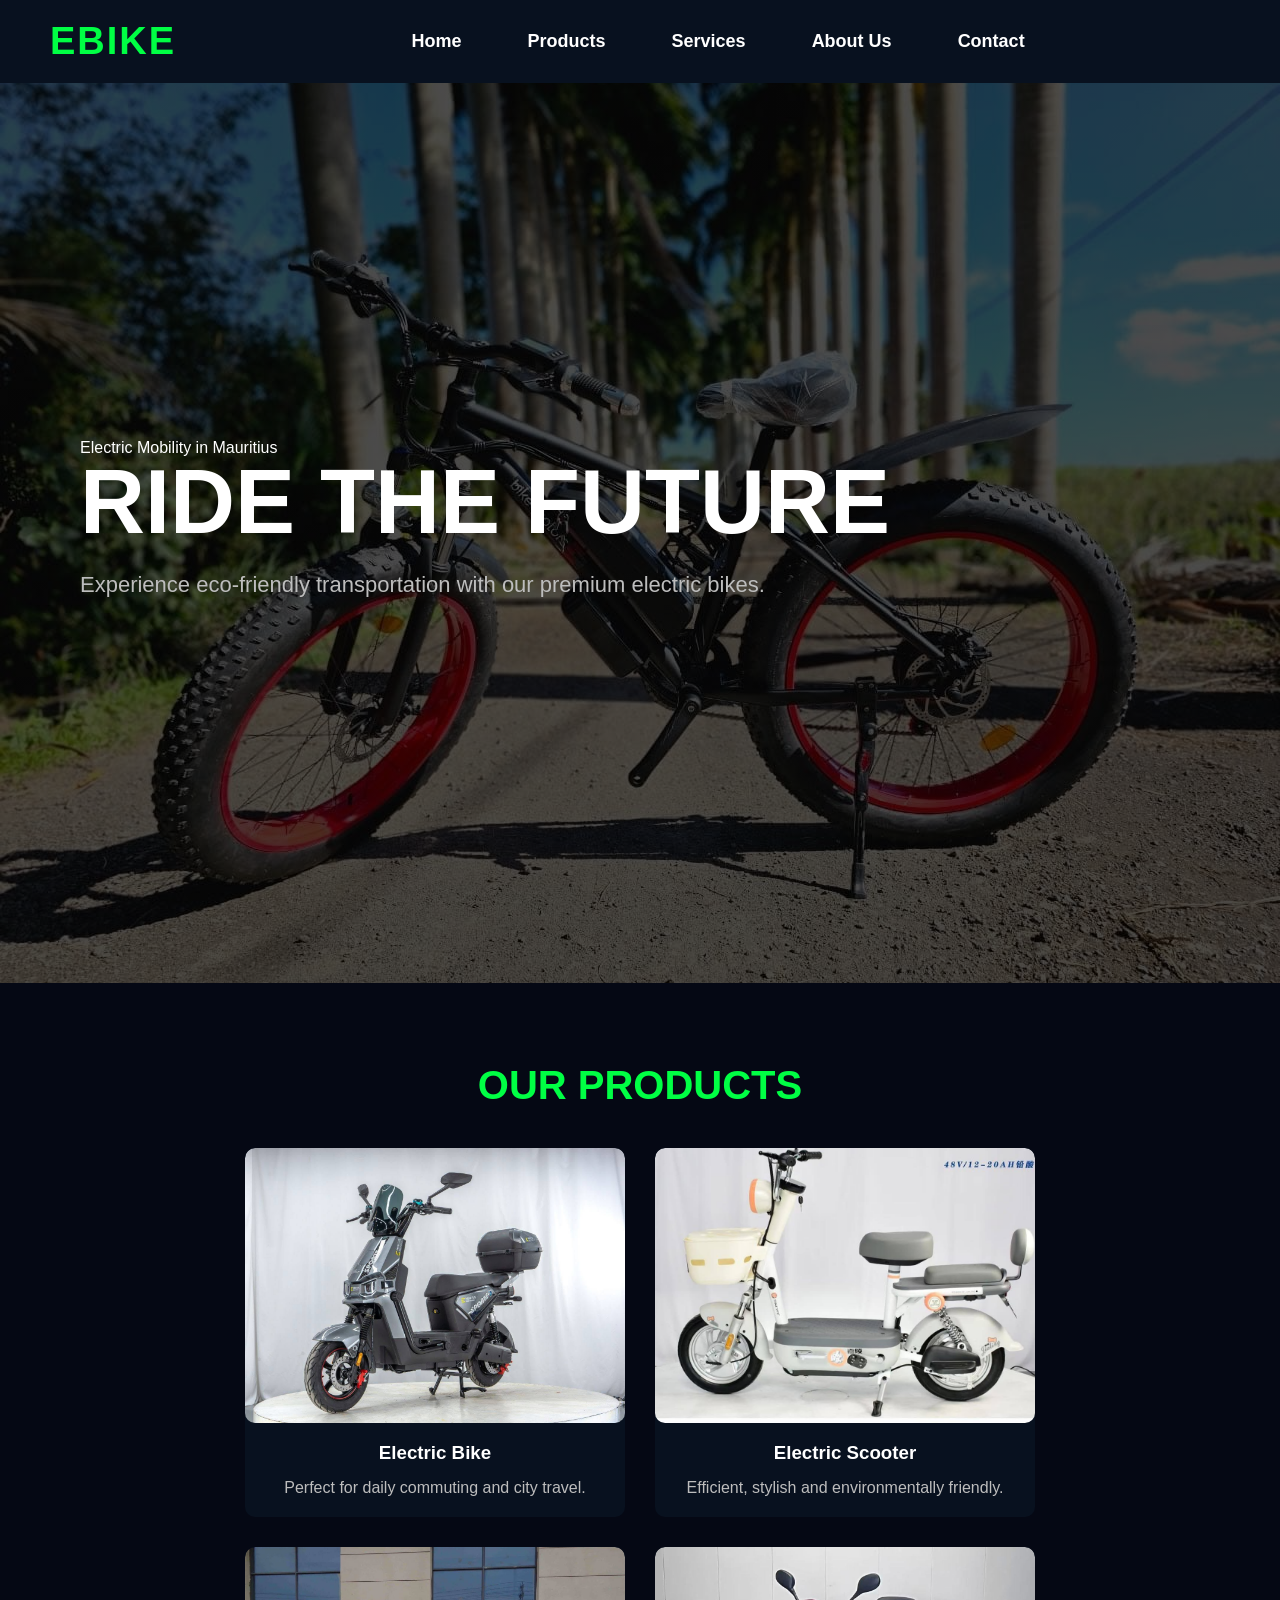
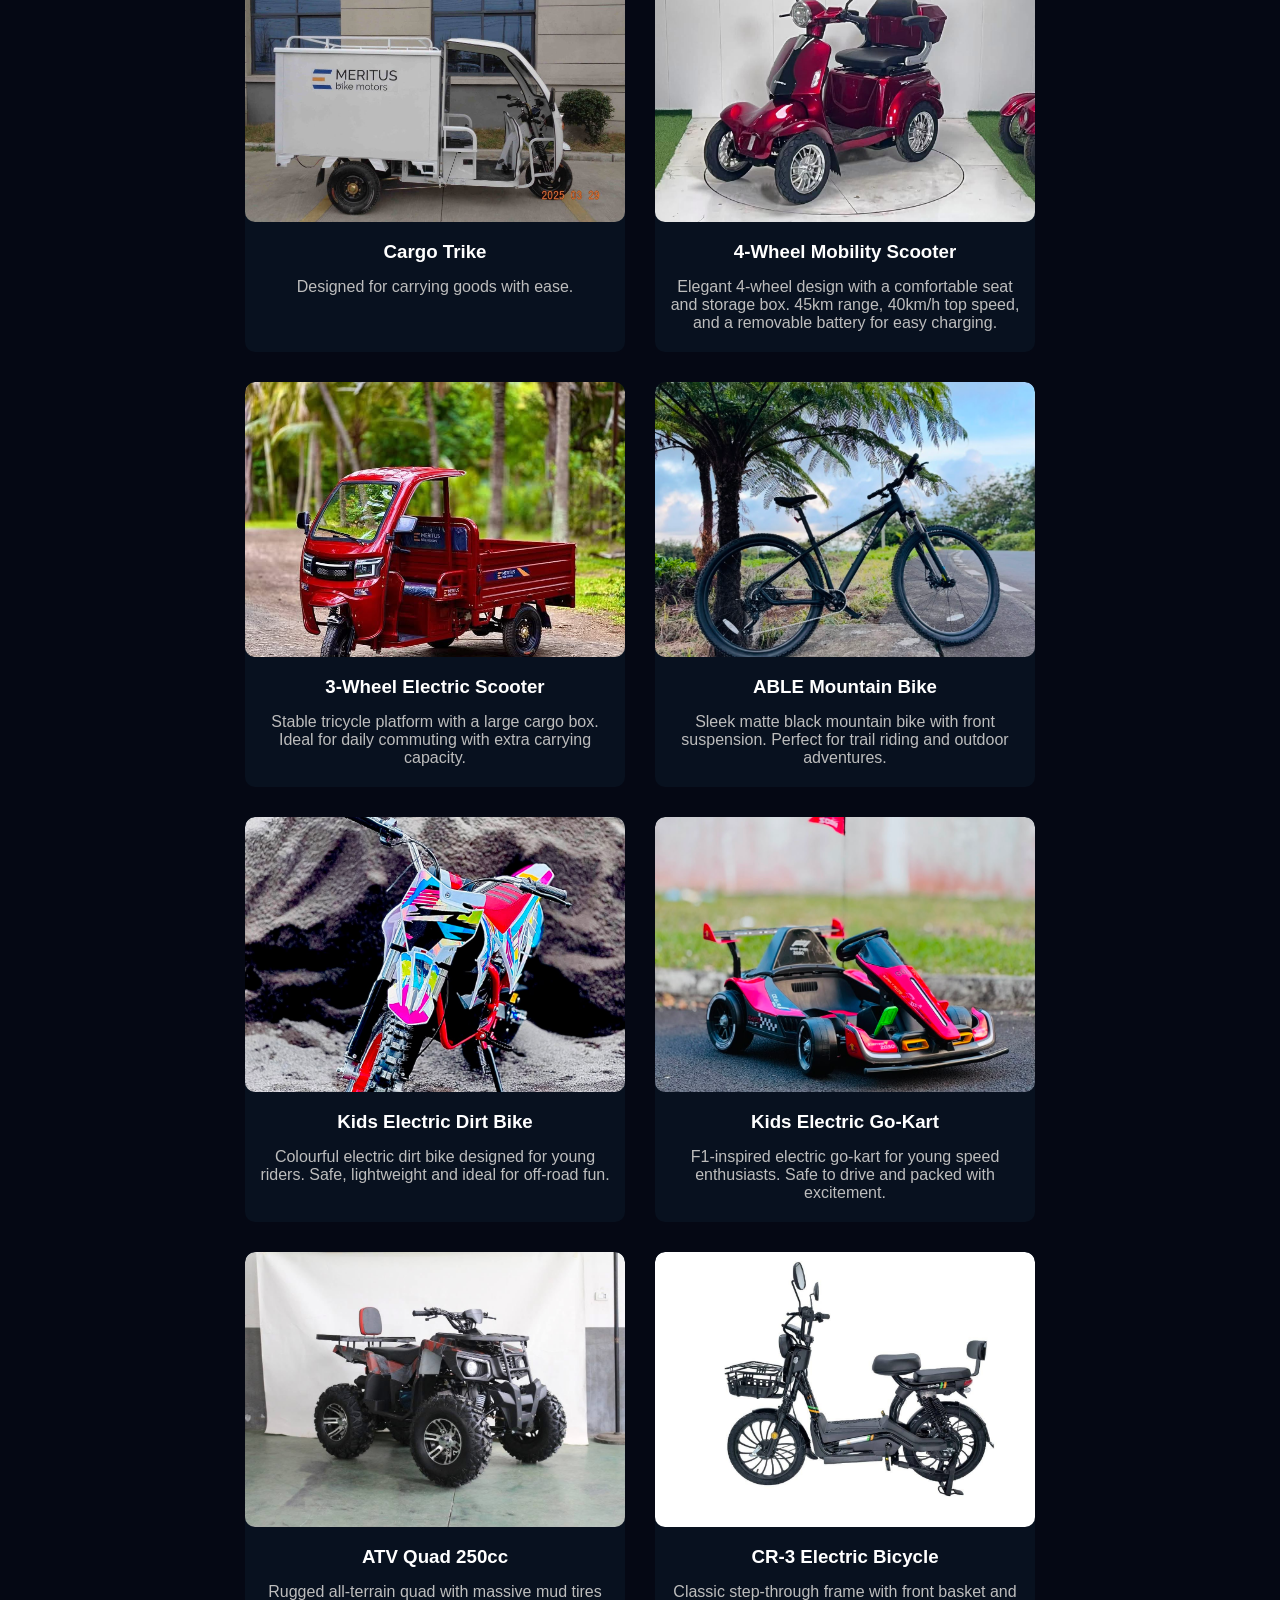
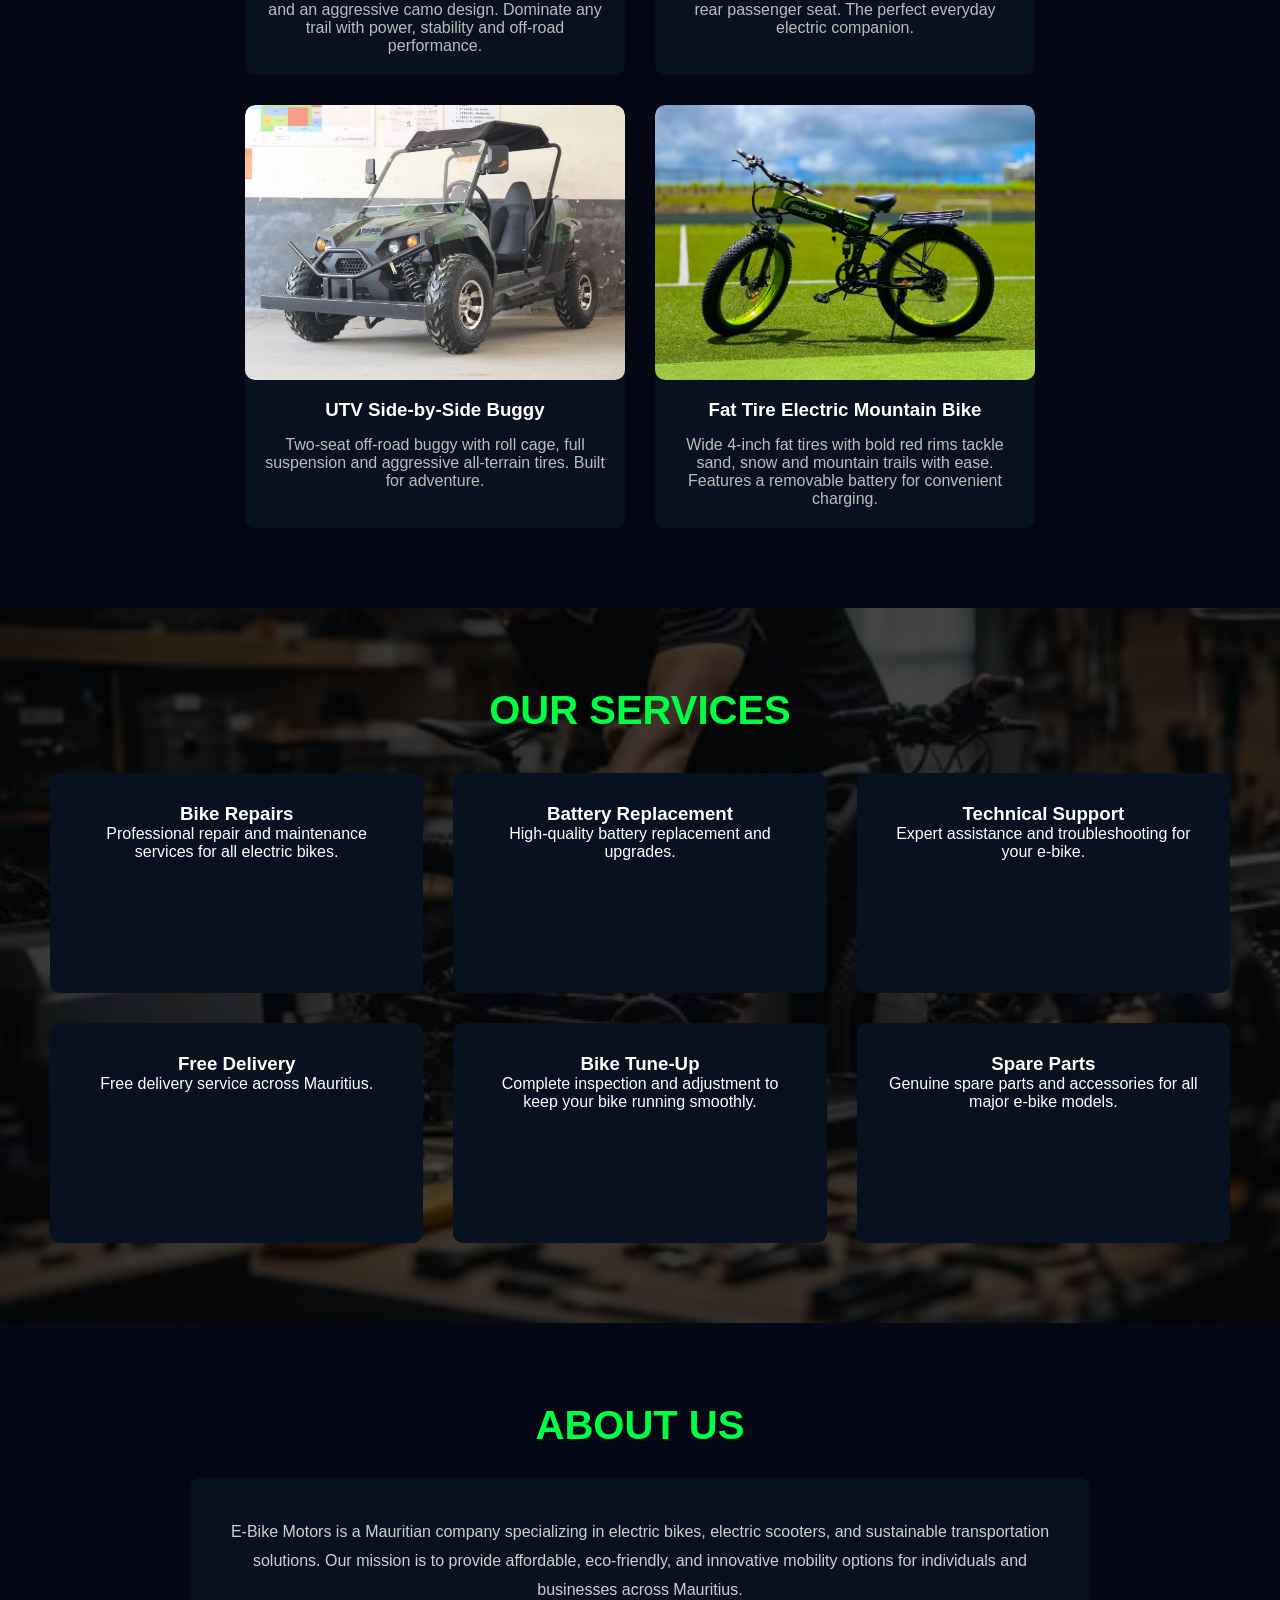
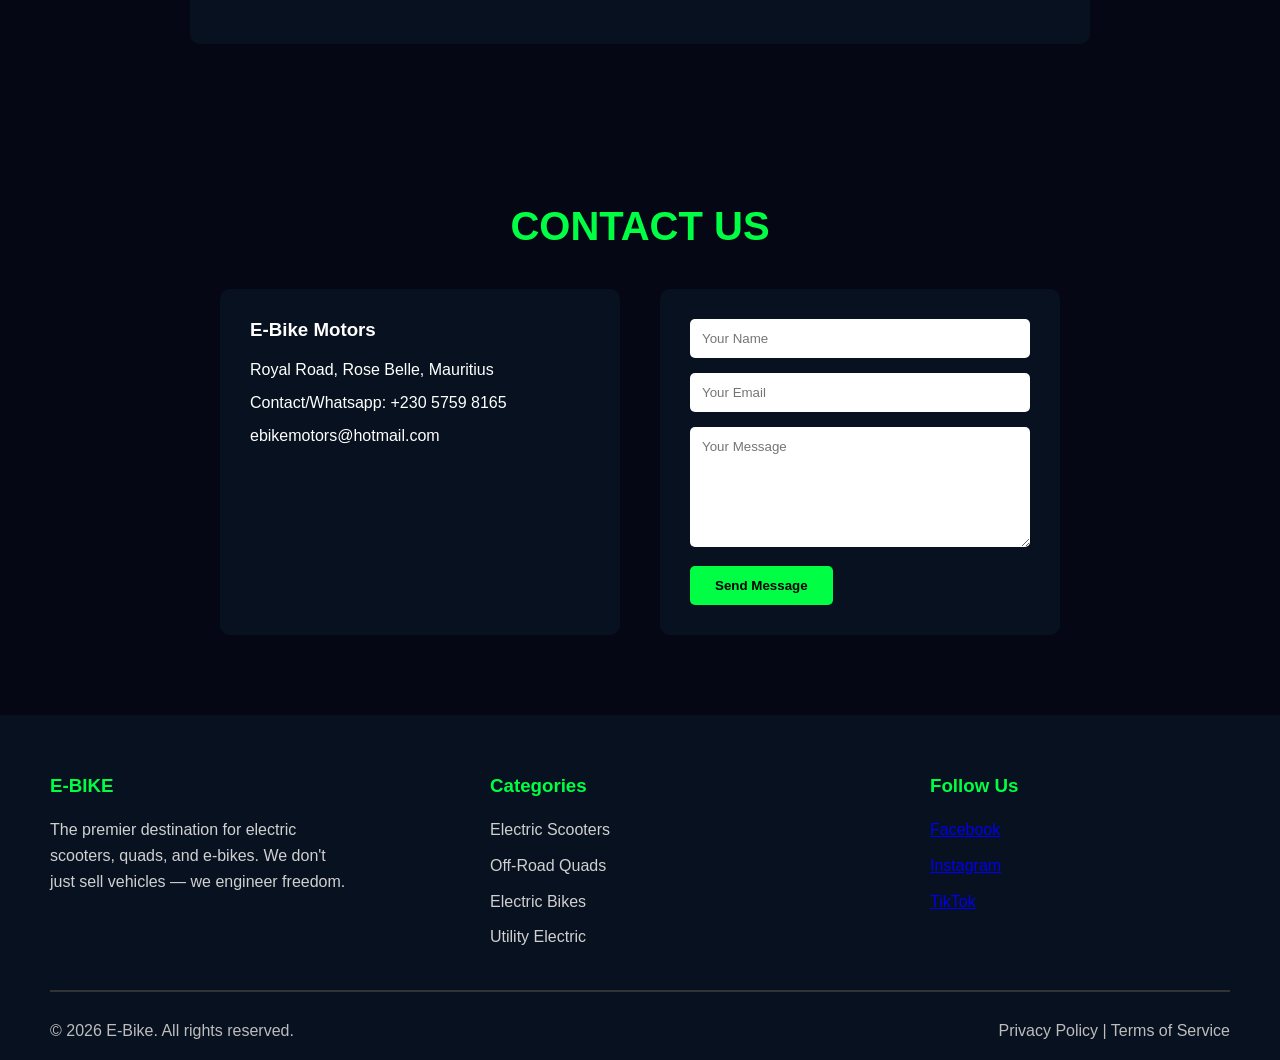
==== index.html @ 907987b0 "Add files via upload" ====
<!DOCTYPE html>
<html>
<head>
    
    <title>Ebike Motors</title>

    <link rel="stylesheet" href="style.css">
</head>
<body>

    <header>
        <nav class="navbar">

            <div class="logo">
                EBIKE
            </div>

            <ul class="nav-links">
    <li><a href="#home">Home</a></li>
    <li><a href="#products">Products</a></li>
    <li><a href="#services">Services</a></li>
    <li><a href="#about">About Us</a></li>
    <li><a href="#contact">Contact</a></li>
</ul>

            <div class="hero-buttons">



</div>

        </nav>
    </header>
	
	<section class="hero" id="home">

    <div class="hero-content">
	<div class="badge">
    Electric Mobility in Mauritius
</div>

        <h1>RIDE THE FUTURE</h1>

        <p>
            Experience eco-friendly transportation with our premium electric bikes.
        </p>

       

    </div>

</section>

<section class="products" id="products">

    <h2>OUR PRODUCTS</h2>
	

    <div class="product-container">

        <div class="product-card">
            <img src="images/bike2.jpg" alt="Bike 2">
            <h3>Electric Bike</h3>
            <p>Perfect for daily commuting and city travel.</p>
        </div>

        <div class="product-card">
            <img src="images/bike3.jpg" alt="Bike 3">
            <h3>Electric Scooter</h3>
            <p>Efficient, stylish and environmentally friendly.</p>
        </div>

        <div class="product-card">
            <img src="images/bike4.jpg" alt="Bike 4">
            <h3>Cargo Trike</h3>
            <p>Designed for carrying goods with ease.</p>
        </div>

        <div class="product-card">
            <img src="images/bike5.jpg" alt="4-Wheel Mobility Scooter">
            <h3>4-Wheel Mobility Scooter</h3>
            <p>
                Elegant 4-wheel design with a comfortable seat and storage box.
                45km range, 40km/h top speed, and a removable battery for easy charging.
            </p>
        </div>

        <div class="product-card">
            <img src="images/bike6.jpg" alt="3-Wheel Electric Scooter">
            <h3>3-Wheel Electric Scooter</h3>
            <p>
                Stable tricycle platform with a large cargo box.
                Ideal for daily commuting with extra carrying capacity.
            </p>
        </div>

       <div class="product-card">
            <img src="images/bike7.jpg" alt="ABLE Mountain Bike">
            <h3>ABLE Mountain Bike</h3>
            <p>
                Sleek matte black mountain bike with front suspension.
                Perfect for trail riding and outdoor adventures.
            </p>
        </div>

        <div class="product-card">
            <img src="images/bike8.jpg" alt="Kids Electric Dirt Bike">
            <h3>Kids Electric Dirt Bike</h3>
            <p>
                Colourful electric dirt bike designed for young riders.
                Safe, lightweight and ideal for off-road fun.
            </p>
        </div>

        <div class="product-card">
            <img src="images/bike9.jpg" alt="Kids Electric Go-Kart">
            <h3>Kids Electric Go-Kart</h3>
            <p>
                F1-inspired electric go-kart for young speed enthusiasts.
                Safe to drive and packed with excitement.
            </p>
        </div>
		
		<div class="product-card">
    <img src="images/bike10.jpg" alt="ATV Quad 250cc">
    <h3>ATV Quad 250cc</h3>
    <p>
        Rugged all-terrain quad with massive mud tires and an aggressive camo design.
        Dominate any trail with power, stability and off-road performance.
    </p>
</div>

<div class="product-card">
    <img src="images/bike11.jpg" alt="CR-3 Electric Bicycle">
    <h3>CR-3 Electric Bicycle</h3>
    <p>
        Classic step-through frame with front basket and rear passenger seat.
        The perfect everyday electric companion.
    </p>
</div>

<div class="product-card">
    <img src="images/bike12.jpg" alt="UTV Side-by-Side Buggy">
    <h3>UTV Side-by-Side Buggy</h3>
    <p>
        Two-seat off-road buggy with roll cage, full suspension and
        aggressive all-terrain tires. Built for adventure.
    </p>
</div>

<div class="product-card">
    <img src="images/bike13.jpg" alt="Fat Tire Electric Mountain Bike">
    <h3>Fat Tire Electric Mountain Bike</h3>
    <p>
        Wide 4-inch fat tires with bold red rims tackle sand, snow and
        mountain trails with ease. Features a removable battery for convenient charging.
    </p>
</div>
    </div>

    

</section>
		

    </div>
	
	</section>
	
<section class="services" id="services">



    <h2>OUR SERVICES</h2>
	
	<div class="service-container">

    <div class="service-card">
        <h3>Bike Repairs</h3>
        <p>Professional repair and maintenance services for all electric bikes.</p>
    </div>

    <div class="service-card">
        <h3>Battery Replacement</h3>
        <p>High-quality battery replacement and upgrades.</p>
    </div>

    <div class="service-card">
        <h3>Technical Support</h3>
        <p>Expert assistance and troubleshooting for your e-bike.</p>
    </div>

    <div class="service-card">
        <h3>Free Delivery</h3>
        <p>Free delivery service across Mauritius.</p>
    </div>

    <div class="service-card">
        <h3>Bike Tune-Up</h3>
        <p>Complete inspection and adjustment to keep your bike running smoothly.</p>
    </div>

    <div class="service-card">
        <h3>Spare Parts</h3>
        <p>Genuine spare parts and accessories for all major e-bike models.</p>
    </div>

</div>

    

</section>

<section class="about" id="about">

    <h2>ABOUT US</h2>

    <div class="about-content">

        <p>
            E-Bike Motors is a Mauritian company specializing in electric bikes,
            electric scooters, and sustainable transportation solutions.
            Our mission is to provide affordable, eco-friendly, and innovative
            mobility options for individuals and businesses across Mauritius.
        </p>

    </div>

</section>

<section class="contact" id="contact">

    <h2>CONTACT US</h2>

    <div class="contact-container">

        <div class="contact-info">

            <h3>E-Bike Motors</h3>

            <p>Royal Road, Rose Belle, Mauritius</p>

            <p> Contact/Whatsapp: +230 5759 8165</p>

            <p> ebikemotors@hotmail.com</p>

        </div>

        <div class="contact-form">

            <form>

                <input type="text" placeholder="Your Name">

                <input type="email" placeholder="Your Email">

                <textarea placeholder="Your Message"></textarea>

                <button type="submit">Send Message</button>

            </form>

        </div>

    </div>

</section>


</section>

<footer>

    <div class="footer-content">

        <div class="footer-box">
            <h3>E-BIKE</h3>

            <p>
                The premier destination for electric scooters, quads, and e-bikes.
                We don't just sell vehicles — we engineer freedom.
            </p>
        </div>

        <div class="footer-box">
            <h3>Categories</h3>

            <p>Electric Scooters</p>
            <p>Off-Road Quads</p>
            <p>Electric Bikes</p>
            <p>Utility Electric</p>
        </div>

        <div class="footer-box">
            <h3>Follow Us</h3>
			
<div class="social-links"> 
    
	<p>

    <a href="https://facebook.com/Ebike Rose Belle" target="
        <i class="facebook"></i> Facebook
    </a>
	</p>
	
	<p>

    <a href="https://instagram.com/ebike_motors" target="
        <i class="instagram"></i> Instagram
    </a>
	</p>
	
	<p>
	
	<a href="https://tiktok.com/@ebikerosebelle" target="
        <i class="fab fa-tiktok"></i> TikTok
		</p>

    
    </a>

</div>
        </div>

    </div>

    <hr>

    <div class="footer-bottom">
        <p>© 2026 E-Bike. All rights reserved.</p>

        <p>
            Privacy Policy | Terms of Service
        </p>
    </div>

</footer>

<script src="script.js"></script>

</body>
</html>
---- style.css ----
html{
    scroll-behavior: smooth;
}

*{
    margin:0;
    padding:0;
    box-sizing:border-box;
    font-family:Arial, sans-serif;
}

body{
    background:#050814;
}

.navbar{
    display:flex;
    justify-content:space-between;
    align-items:center;
    padding:20px 50px;
    background:#08111f;
}

.logo{
    color:#00ff44;
    font-size:38px;
    font-weight:bold;
    letter-spacing:2px;
}


.nav-links{
    display:flex;
    list-style:none;
}

.nav-links li{
    margin-left:30px;
}

.nav-links a{
    text-decoration:none;
    color:white;
    font-size:18px;
    font-weight:bold;
    padding:10px 18px;
    border-radius:25px;
    transition:0.3s;
}

.nav-links a:hover{
    background:#00ff44;
    color:black;
}


.btn{
    background:#00ff44;
    color:black;
    border:none;
    padding:12px 25px;
    border-radius:5px;
    font-weight:bold;
    cursor:pointer;
}
/* Hero Section */

.hero{
    height:100vh;
    background:
    linear-gradient(rgba(0,0,0,0.7),
    rgba(0,0,0,0.7)),
    url('images/bike1.jpg');

    background-size:cover;
    background-position:center;

    display:flex;
    align-items:center;

    padding-left:80px;

    color:white;
}

.hero-content h1{
    font-size:90px;
    line-height:1;
    margin-bottom:25px;
}

.hero-content p{
    font-size:22px;
    color:#bdbdbd;
    margin-bottom:30px;
}

.hero-btn{
    background:#00ff44;
    color:black;
    border:none;
    padding:15px 35px;
    border-radius:5px;
    font-size:18px;
    font-weight:bold;
    cursor:pointer;
    transition:0.3s;
}

.hero-btn:hover{
    transform:scale(1.05);
}
/* Products Section */

.products{
    padding:80px 50px;
    text-align:center;
    color:white;
}

.products h2{
    color:#00ff44;
    margin-bottom:40px;
    font-size:40px;
}

.product-container{
    display:flex;
    justify-content:center;
    gap:30px;
    flex-wrap:wrap;
}

.product-card{
    background:#08111f;
    width:380px;
    border-radius:10px;
    overflow:hidden;
    transition:0.3s;
}

.product-card:hover{
    transform:translateY(-10px);
}

.product-card img{
    width:100%;
    height:275px;
    object-fit:cover;
    border-radius:10px;
}


.product-card h3{
    margin:15px 0;
}

.product-card p{
    padding:0 15px 20px;
    color:#bdbdbd;
}
/* Services Section */

.services{
    padding:80px 50px;
    text-align:center;
    color:white;

    background:
    linear-gradient(
    rgba(0,0,0,0.7),
    rgba(0,0,0,0.7)),
    url('images/bike14.jpg');

    background-size:cover;
    background-position:center;
    background-repeat:no-repeat;
}

.services h2{
    color:#00ff44;
    margin-bottom:40px;
    font-size:40px;
}

.service-container{
    display:grid;
    grid-template-columns:repeat(3, 1fr);
    gap:30px;
    max-width:1200px;
    margin:auto;
}

.service-card{
    background:#08111f;
    padding:30px;
    border-radius:10px;
    text-align:center;
    transition:0.3s;
    min-height:220px;
}

.service-card:hover{
    transform:translateY(-10px);
    border:2px solid #00ff44;
}


/* About Section */

.about{
    padding:80px 100px;
    text-align:center;
    color:white;
}

.about h2{
    color:#00ff44;
    margin-bottom:30px;
    font-size:40px;
}

.about-content{
    max-width:900px;
    margin:auto;
    background:#08111f;
    padding:40px;
    border-radius:10px;
}

.about-content p{
    line-height:1.8;
    color:#d0d0d0;
}
/* Contact Section */

.contact{
    padding:80px 50px;
    color:white;
}

.contact h2{
    text-align:center;
    color:#00ff44;
    margin-bottom:40px;
    font-size:40px;
}

.contact-container{
    display:flex;
    justify-content:center;
    gap:40px;
    flex-wrap:wrap;
}

.contact-info,
.contact-form{
    background:#08111f;
    padding:30px;
    border-radius:10px;
    width:400px;
}

.contact-info h3{
    margin-bottom:20px;
}

.contact-info p{
    margin-bottom:15px;
}

.contact-form input,
.contact-form textarea{
    width:100%;
    padding:12px;
    margin-bottom:15px;
    border:none;
    border-radius:5px;
}

.contact-form textarea{
    height:120px;
}

.contact-form button{
    background:#00ff44;
    color:black;
    border:none;
    padding:12px 25px;
    border-radius:5px;
    font-weight:bold;
    cursor:pointer;
}

/* Footer */

footer{
    background:#08111f;
    color:white;
    padding:60px 50px 20px;
}

.footer-content{
    display:flex;
    justify-content:space-between;
    flex-wrap:wrap;
    gap:40px;
}

.footer-box{
    width:300px;
}

.footer-box h3{
    color:#00ff44;
    margin-bottom:20px;
}

.footer-box p{
    margin-bottom:10px;
    color:#d0d0d0;
    line-height:1.6;
}

footer hr{
    margin:30px 0;
    border:1px solid #333;
}

.footer-bottom{
    display:flex;
    justify-content:space-between;
    flex-wrap:wrap;
}

.footer-bottom p{
    color:#bdbdbd;
}


.hero-image{
    width:400px;
    max-width:100%;
    border-radius:10px;
    margin-bottom:20px;
}


.hero-buttons{
    margin-top:25px;
}

.contact-btn{
    background:transparent;
    color:white;
    border:none;
    margin-left:20px;
    font-size:18px;
    cursor:pointer;
}
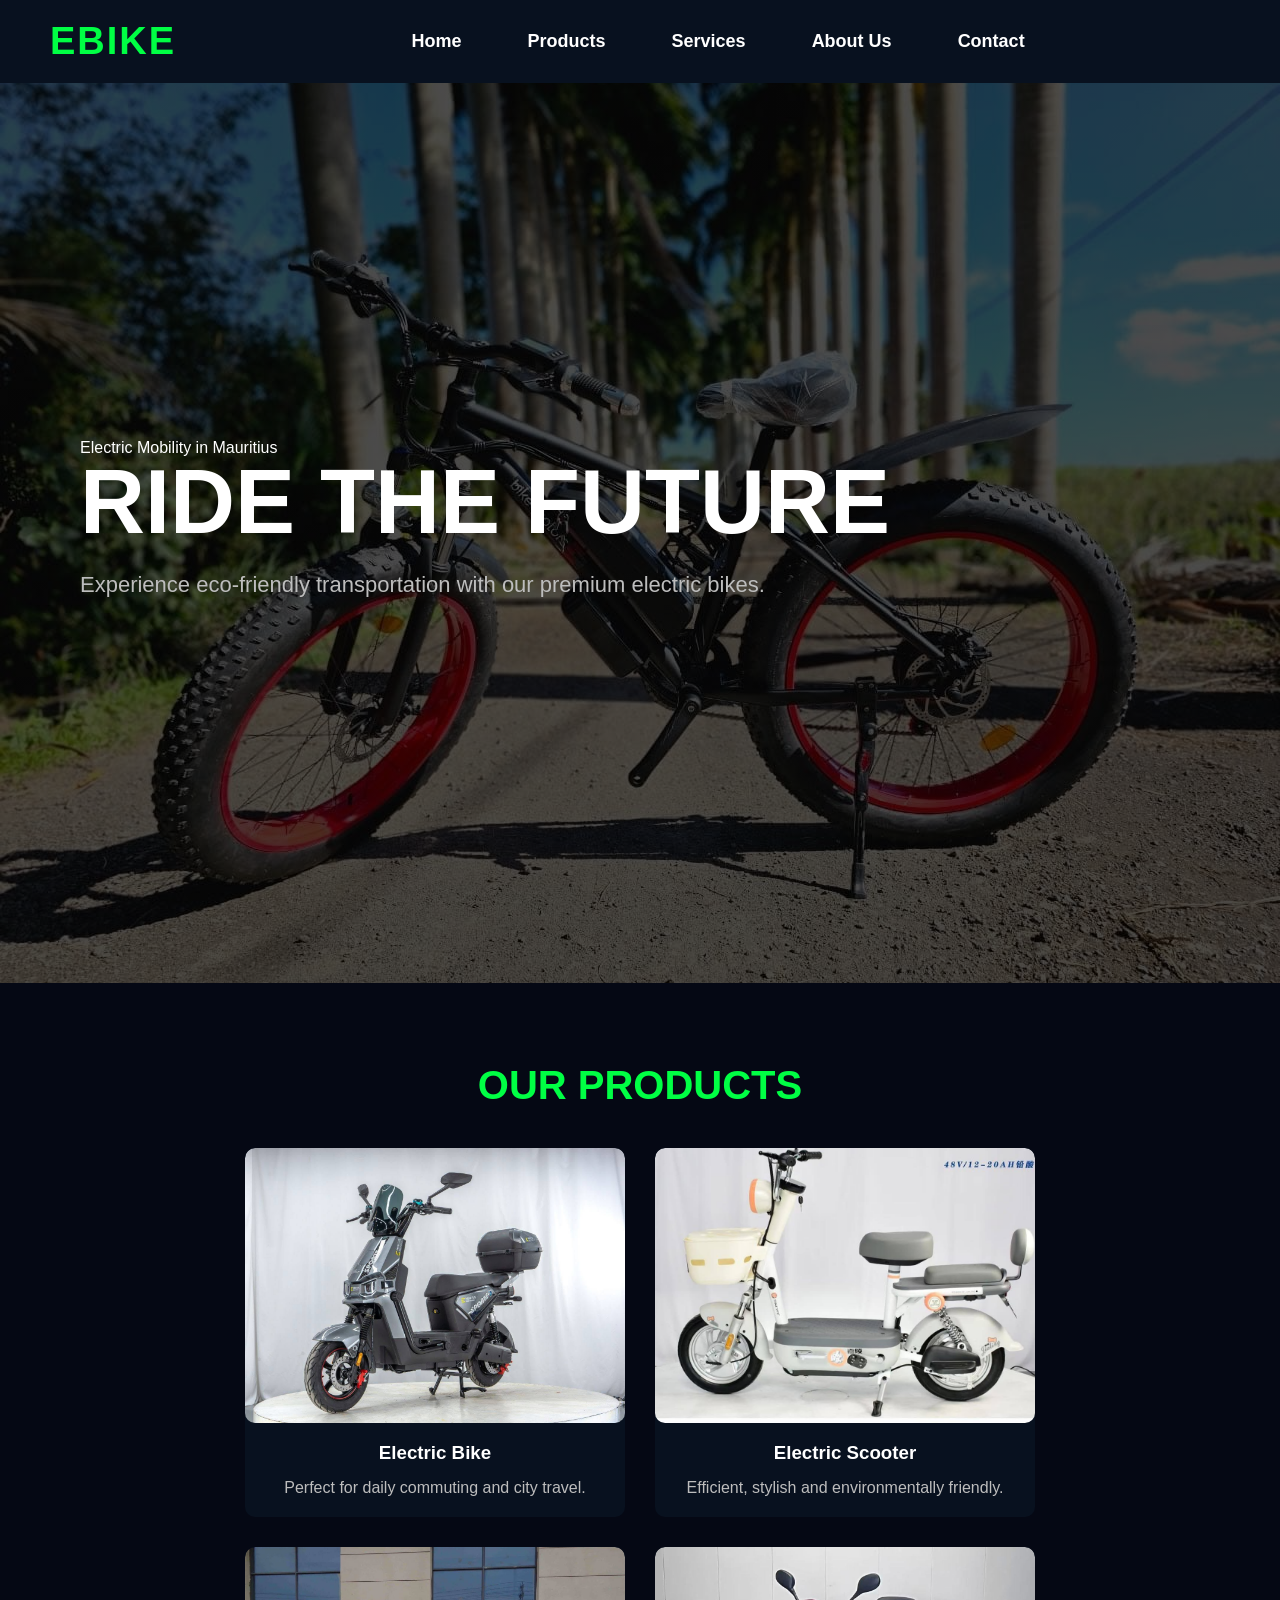
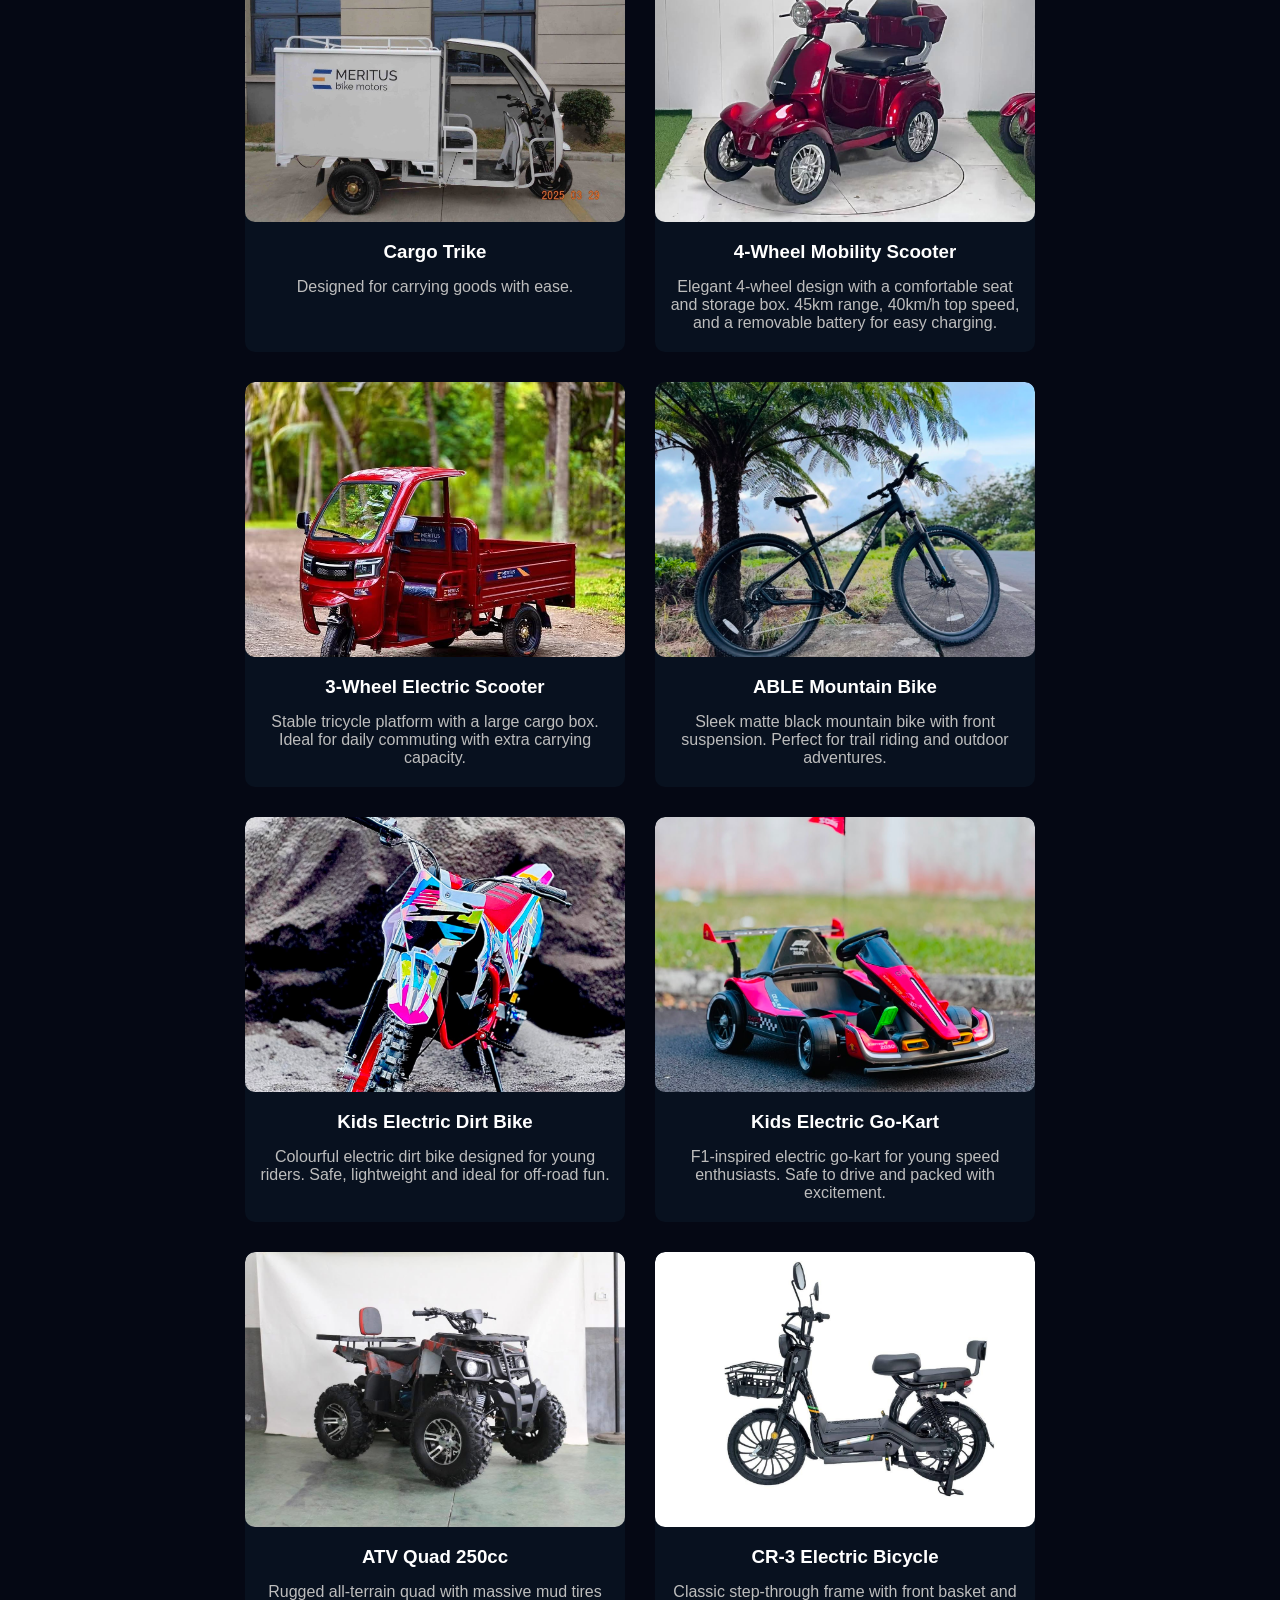
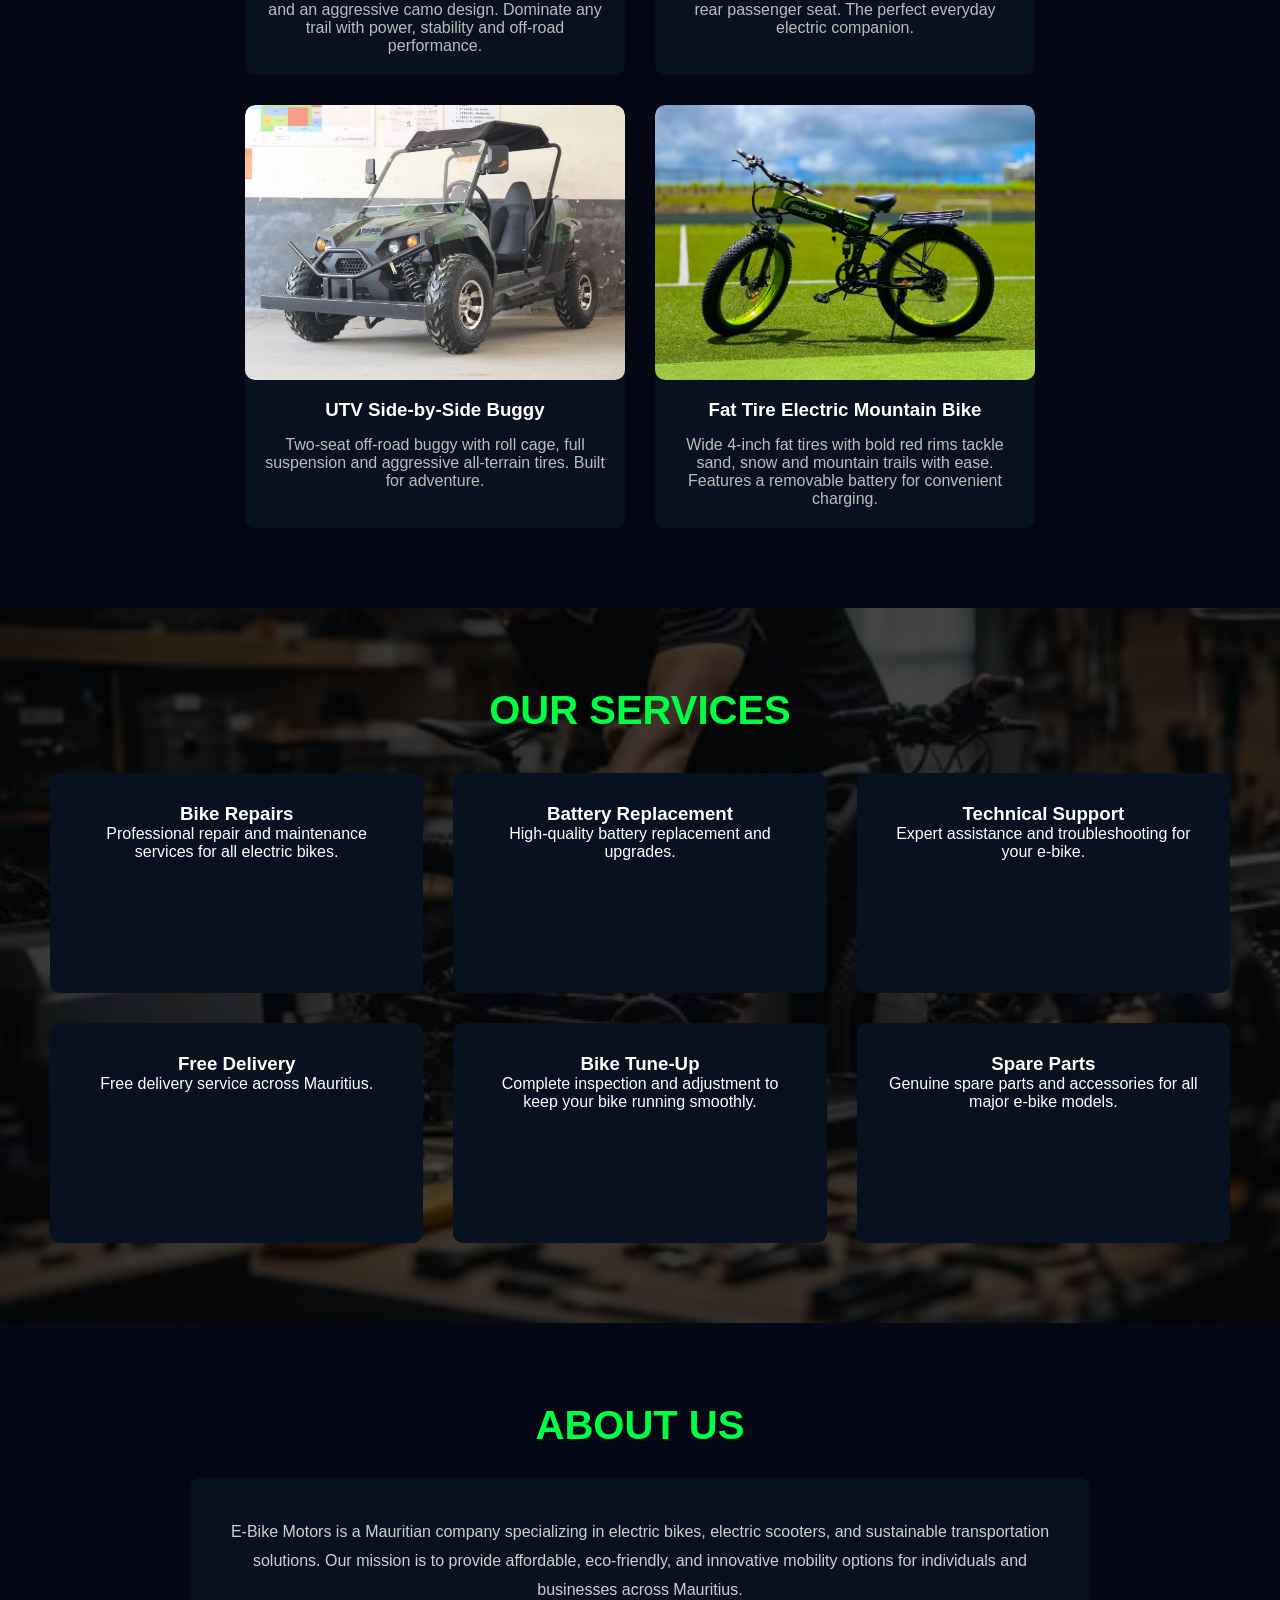
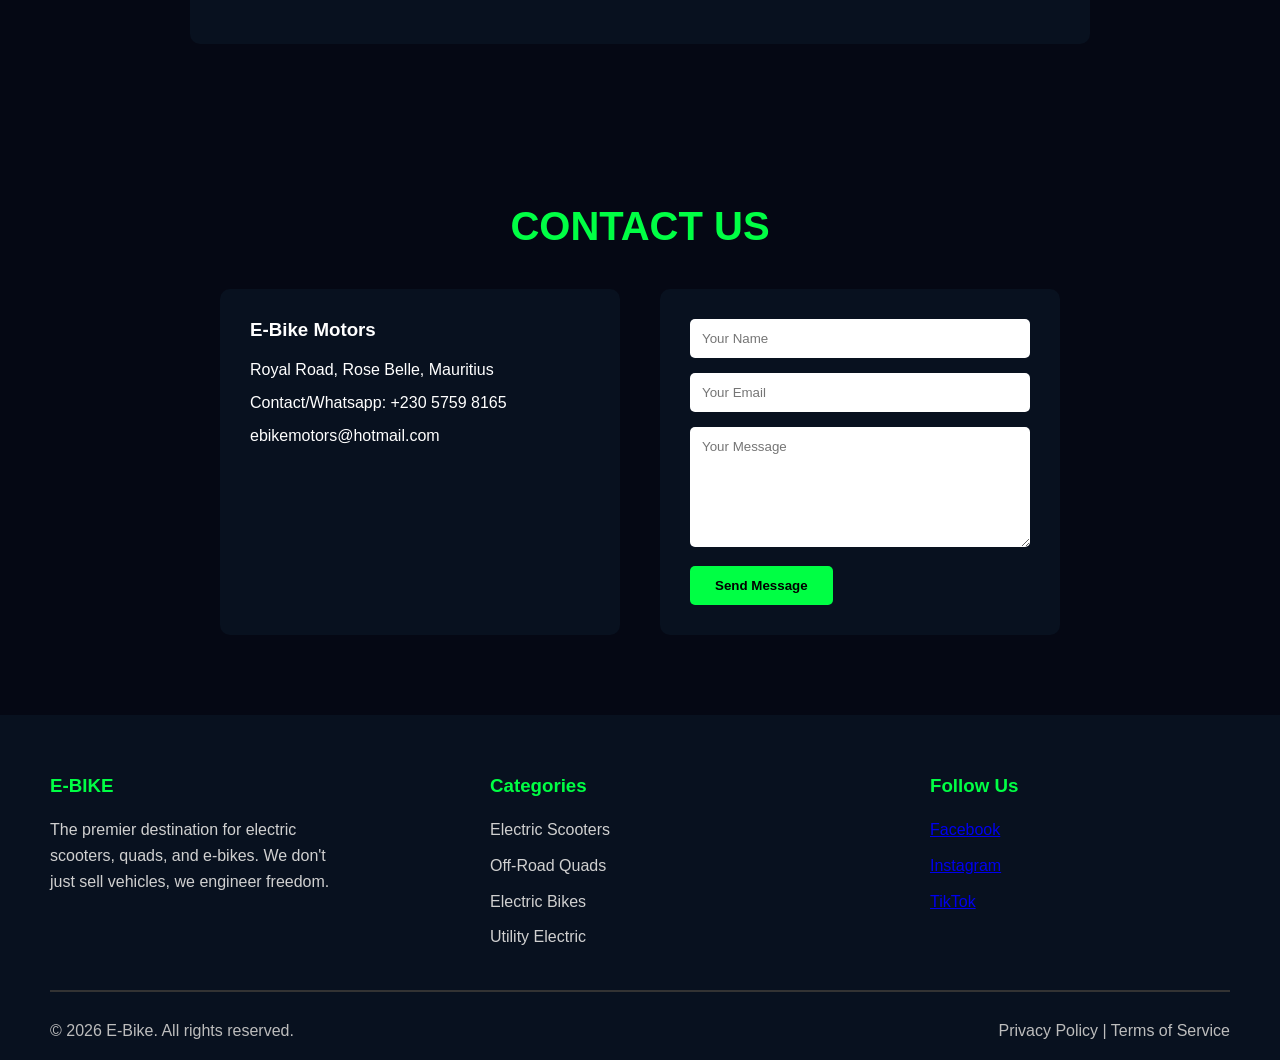
==== commit e32e435b: "Fix HTML encoding issues in index.html" ====
--- a/index.html
+++ b/index.html
@@ -278,7 +278,7 @@
 
             <p>
                 The premier destination for electric scooters, quads, and e-bikes.
-                We don't just sell vehicles — we engineer freedom.
+                We don't just sell vehicles, we engineer freedom.
             </p>
         </div>
 
@@ -339,4 +339,4 @@
 <script src="script.js"></script>
 
 </body>
-</html>+</html>
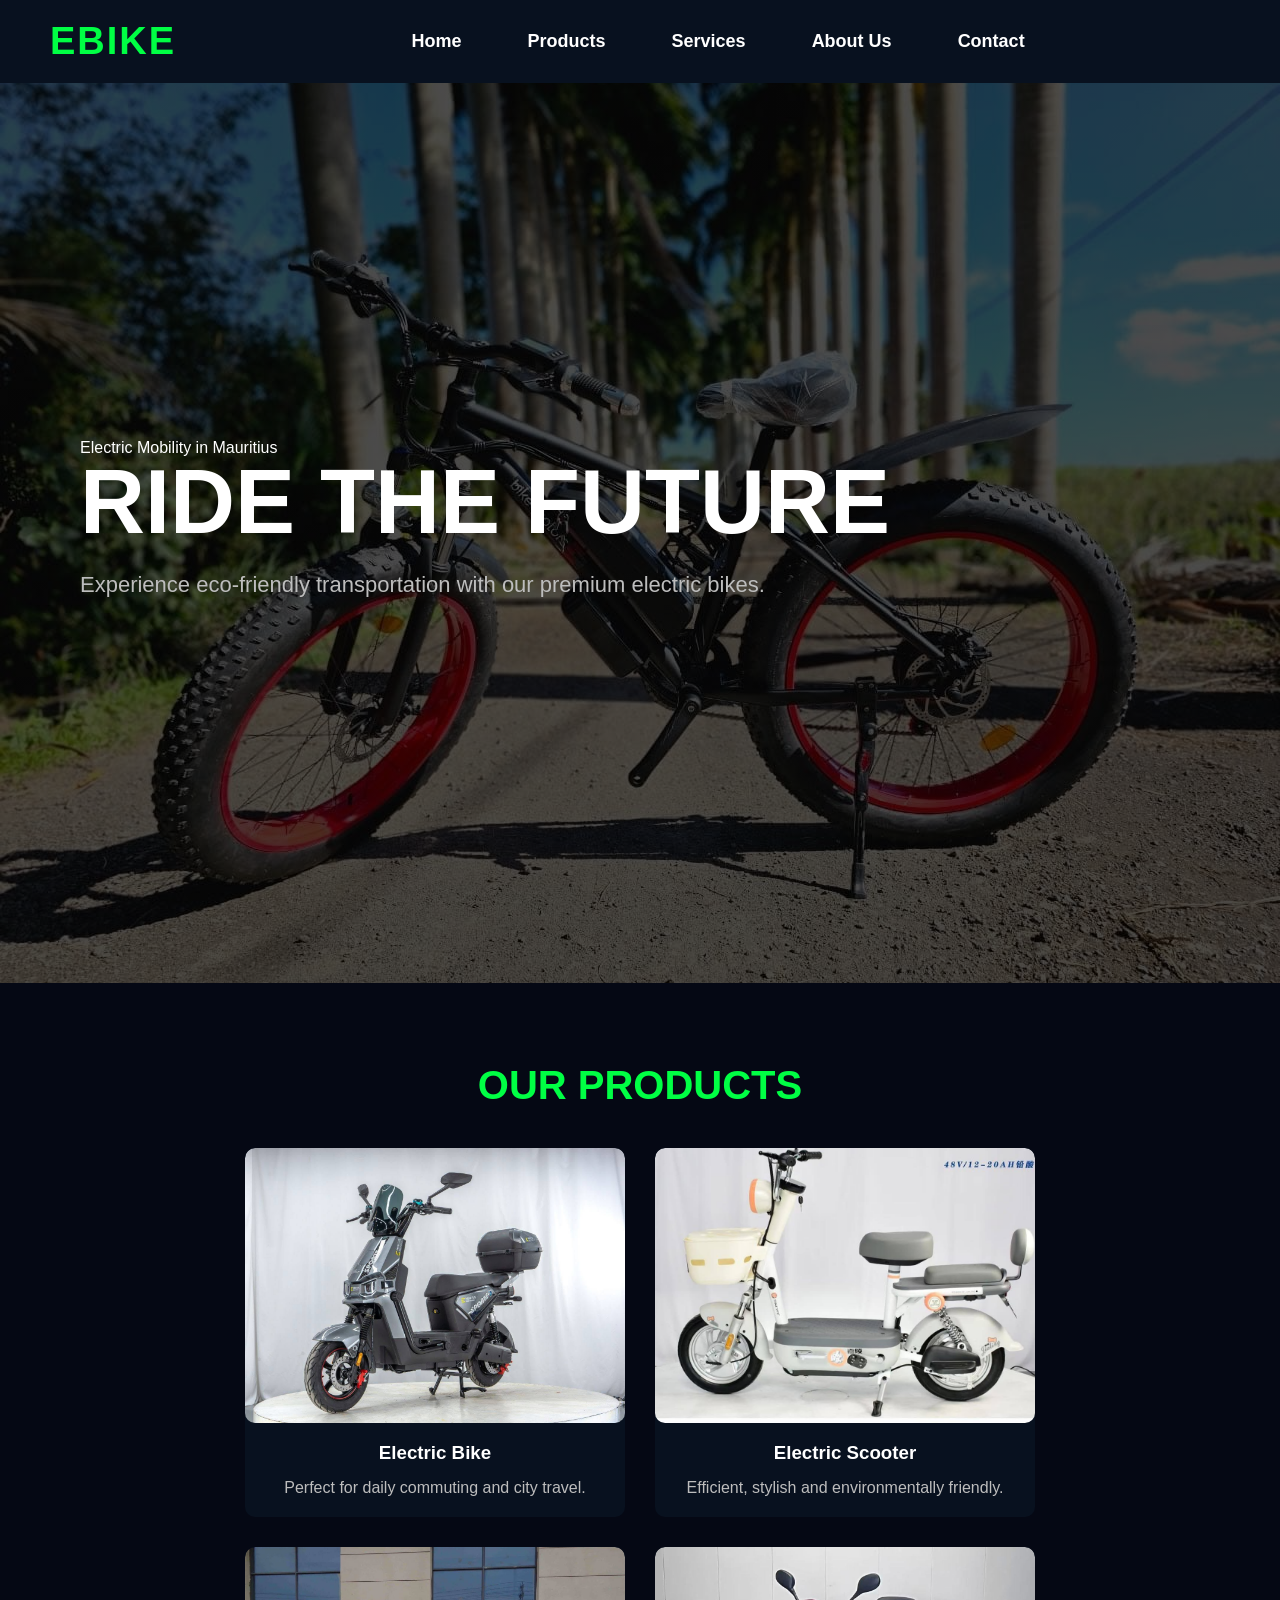
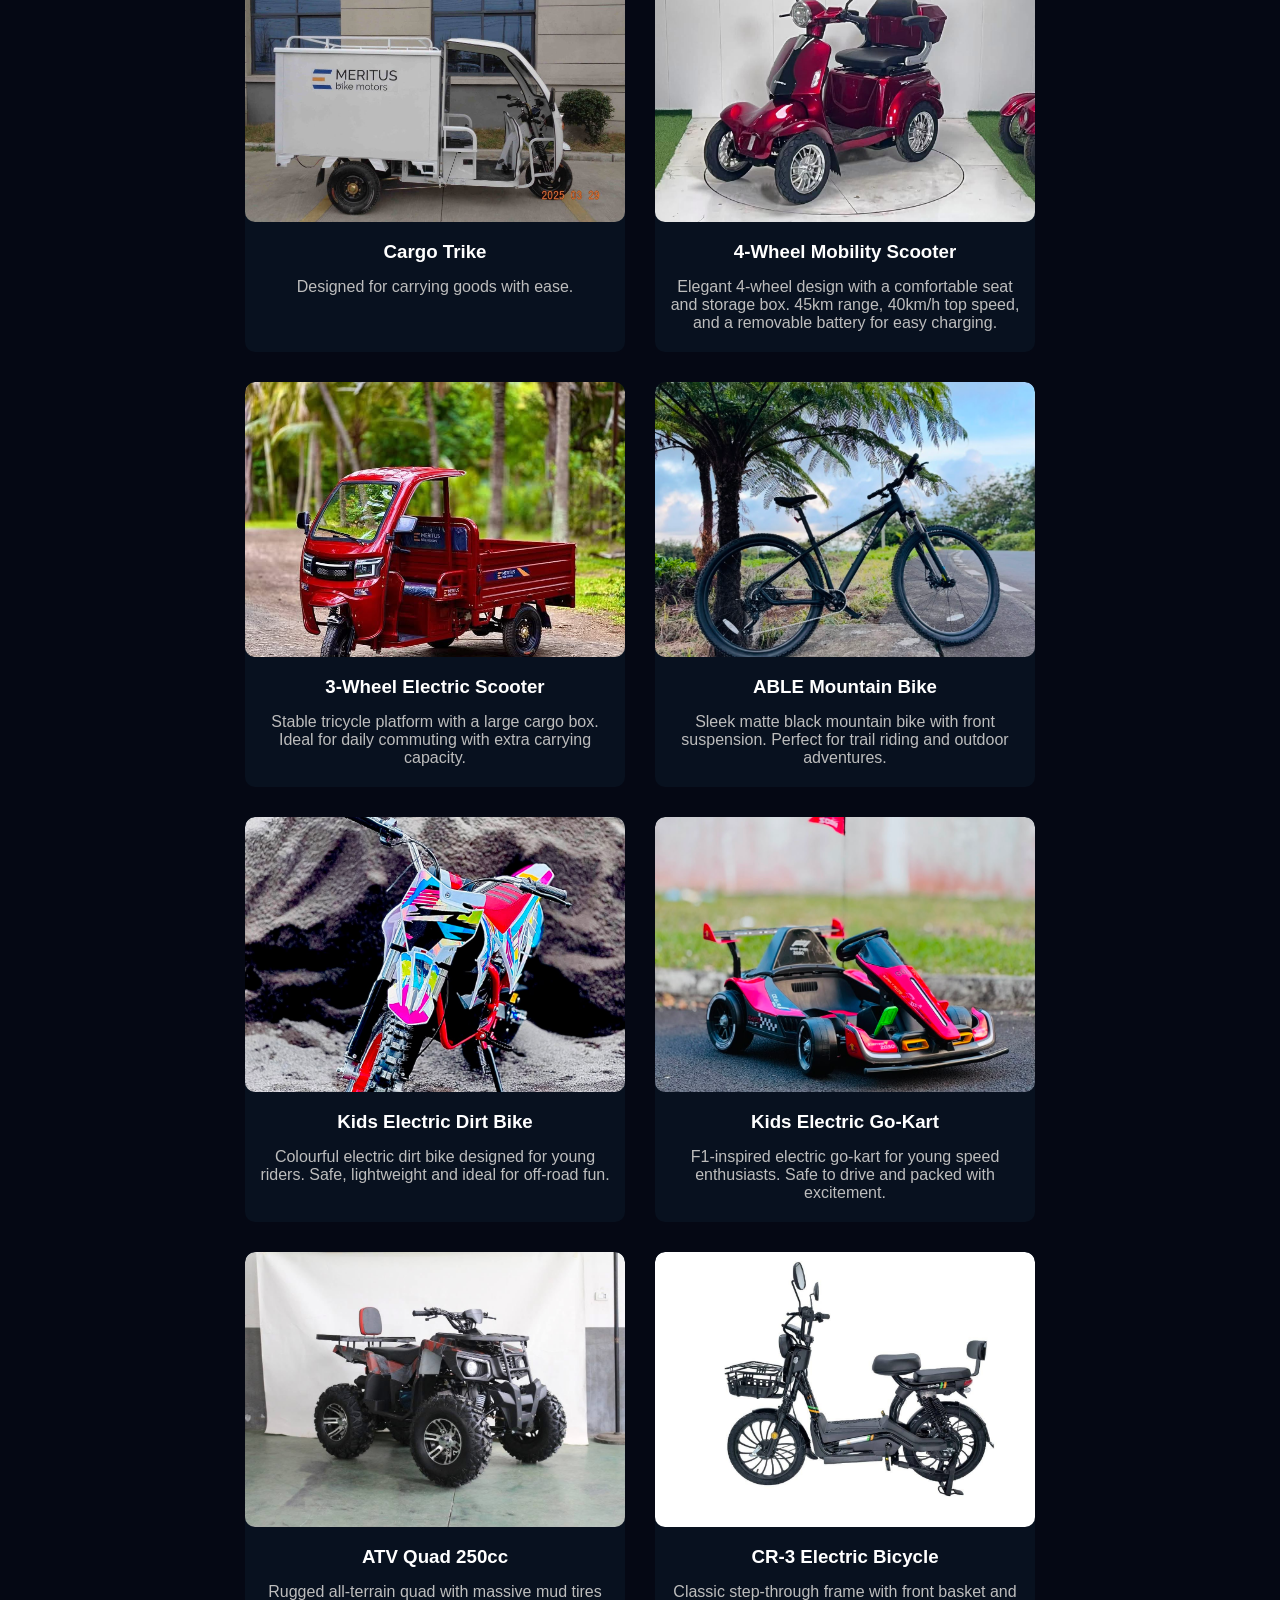
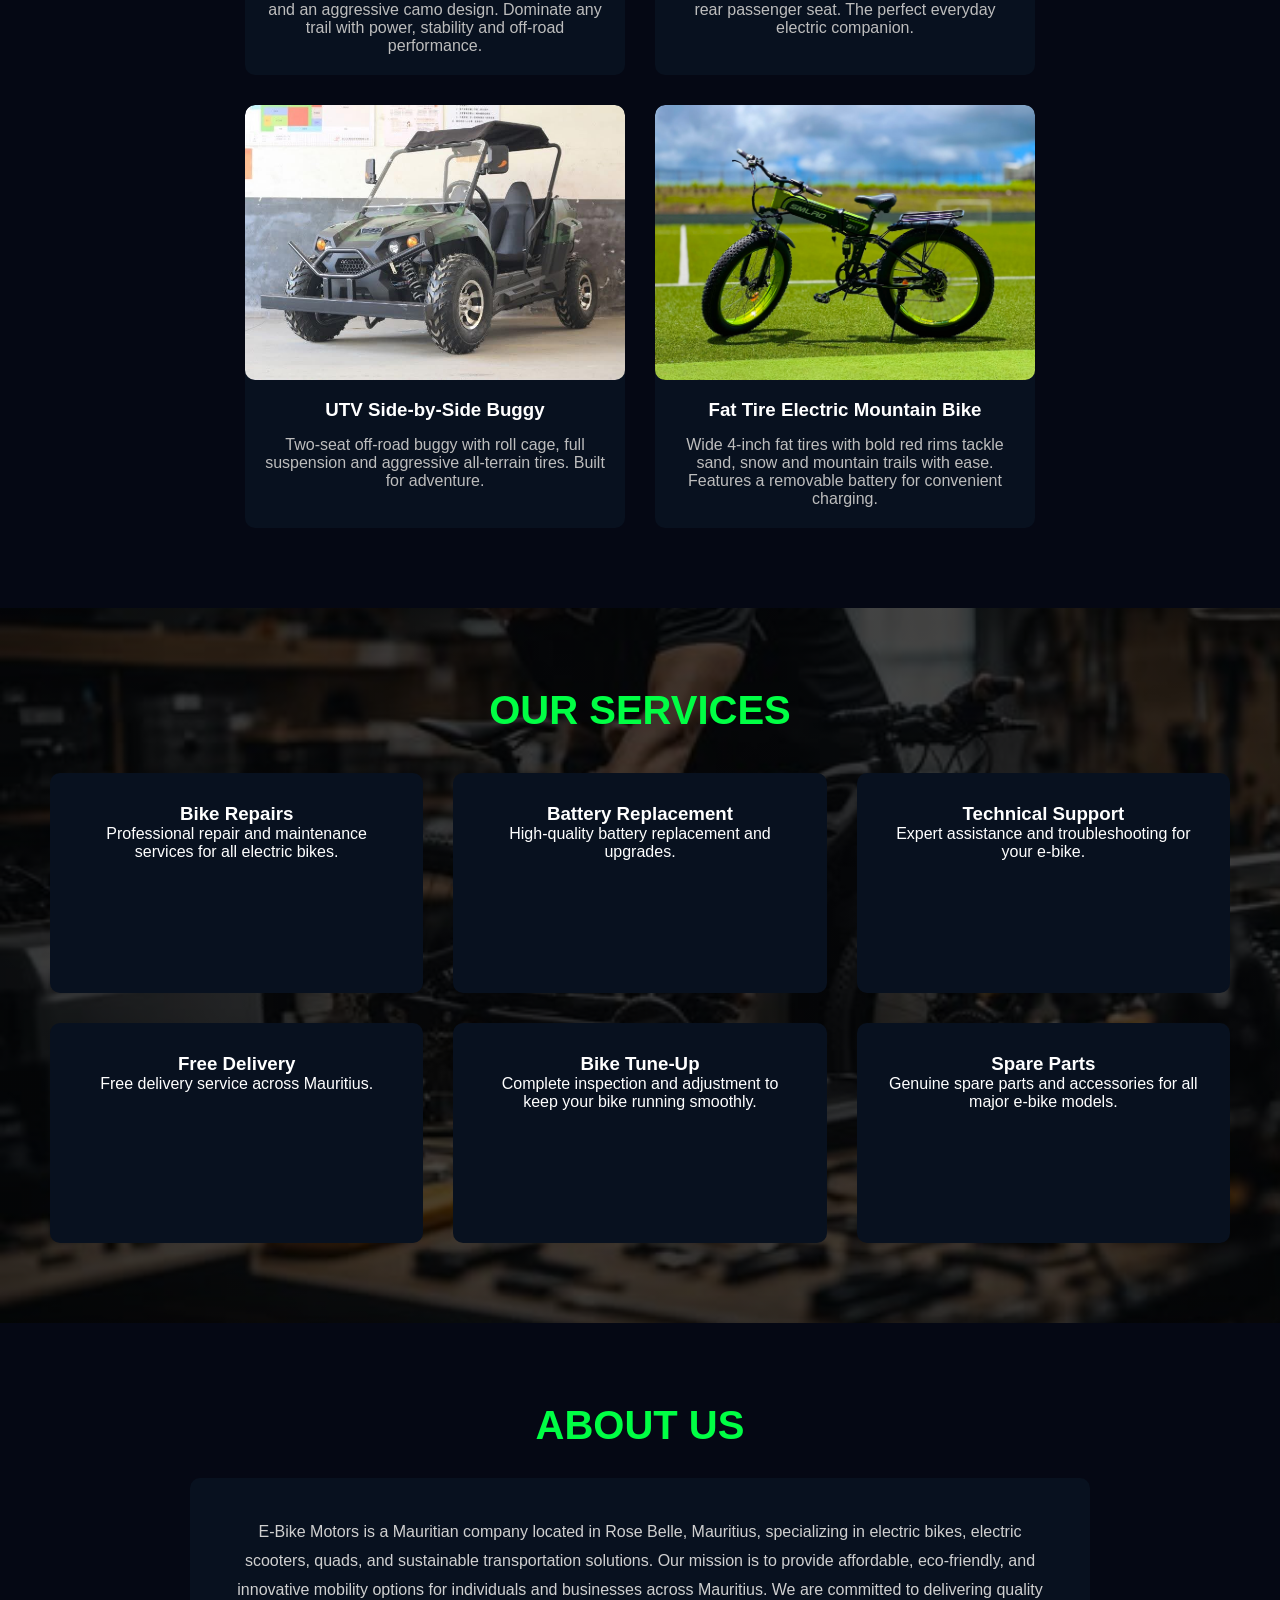
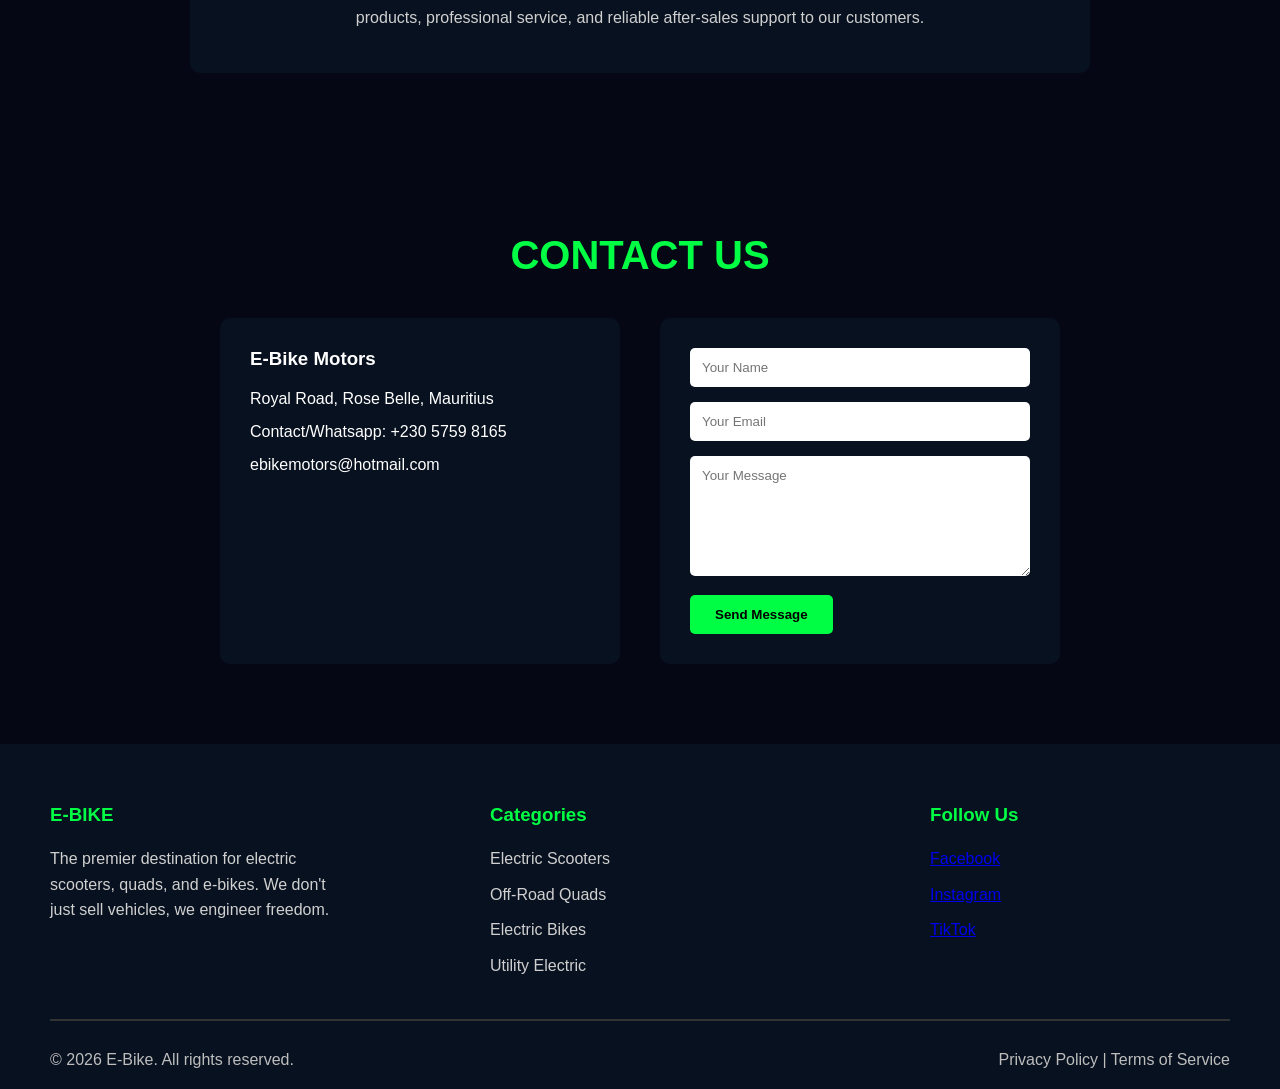
==== commit c496811c: "Fix HTML formatting and structure" ====
--- a/index.html
+++ b/index.html
@@ -218,11 +218,13 @@
     <div class="about-content">
 
         <p>
-            E-Bike Motors is a Mauritian company specializing in electric bikes,
-            electric scooters, and sustainable transportation solutions.
-            Our mission is to provide affordable, eco-friendly, and innovative
-            mobility options for individuals and businesses across Mauritius.
-        </p>
+E-Bike Motors is a Mauritian company located in Rose Belle, Mauritius,
+specializing in electric bikes, electric scooters, quads, and sustainable
+transportation solutions. Our mission is to provide affordable,
+eco-friendly, and innovative mobility options for individuals and businesses
+across Mauritius. We are committed to delivering quality products,
+professional service, and reliable after-sales support to our customers.
+</p>
 
     </div>
 
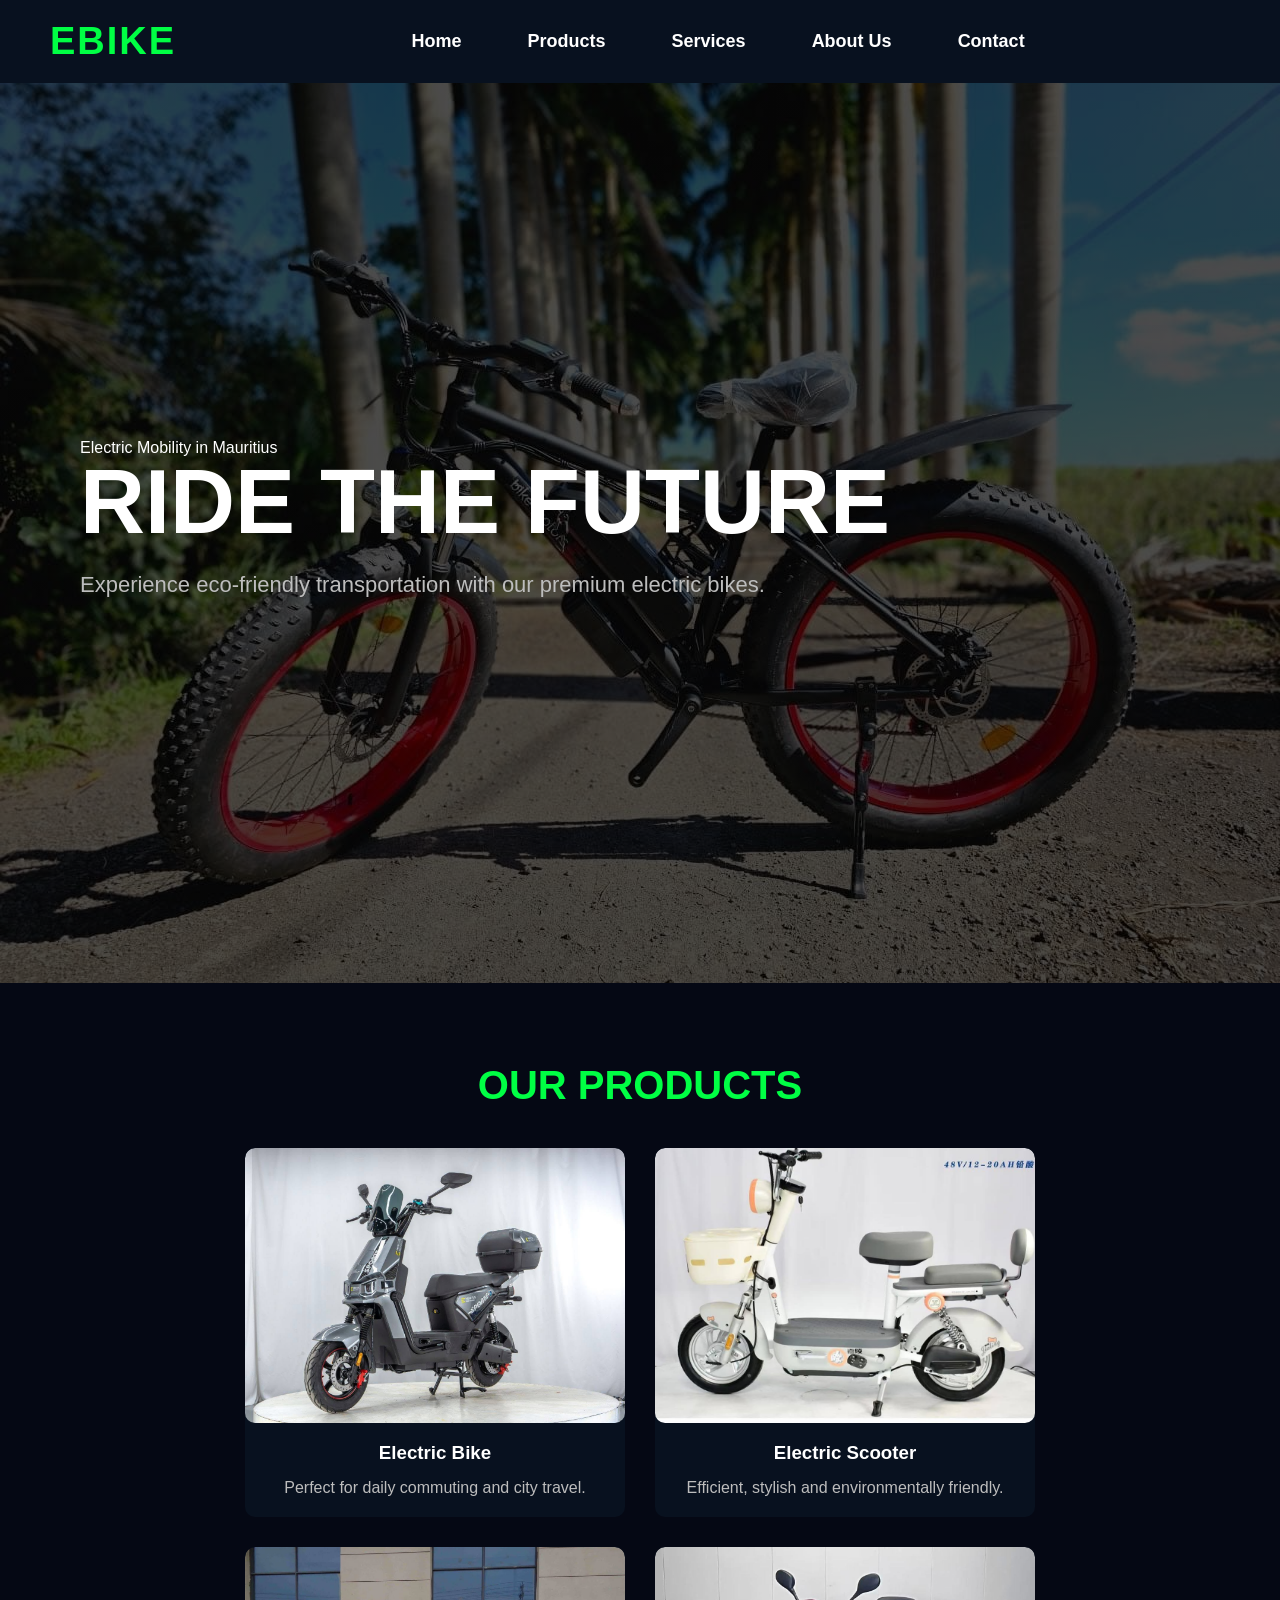
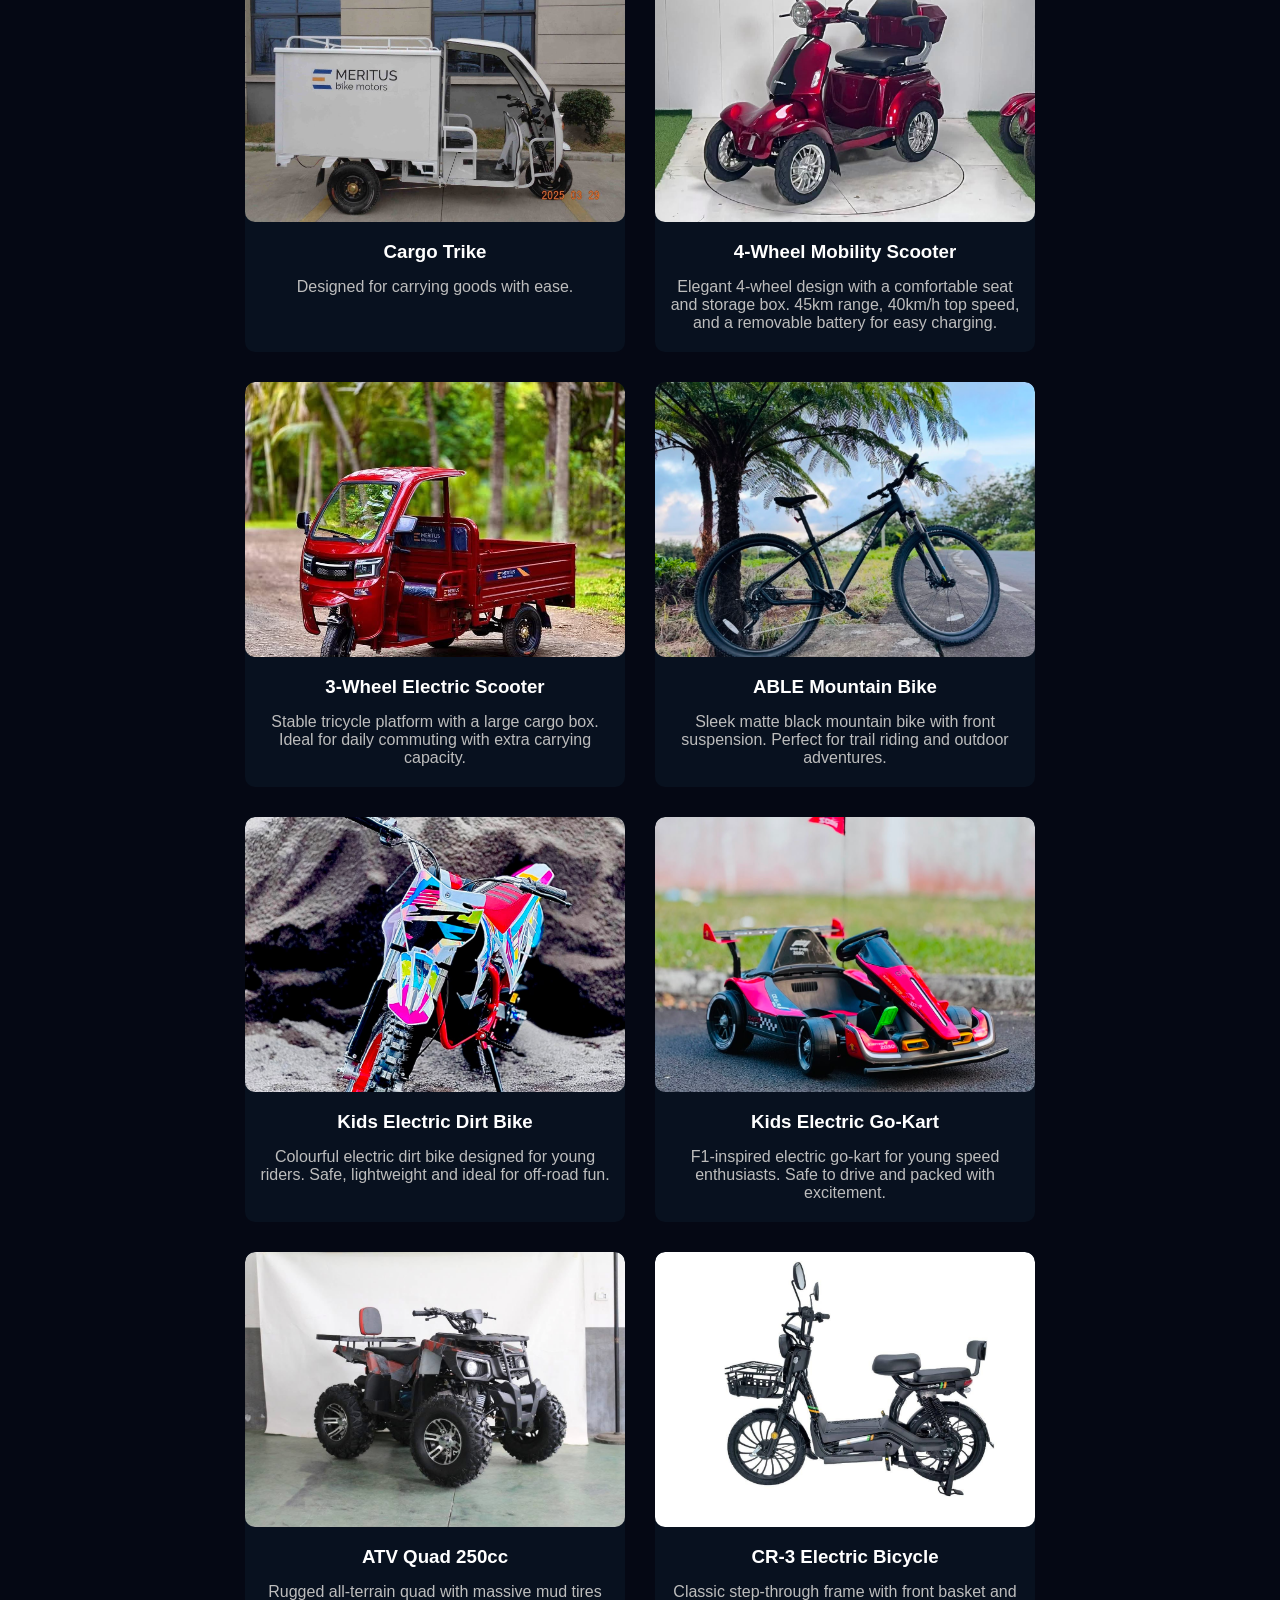
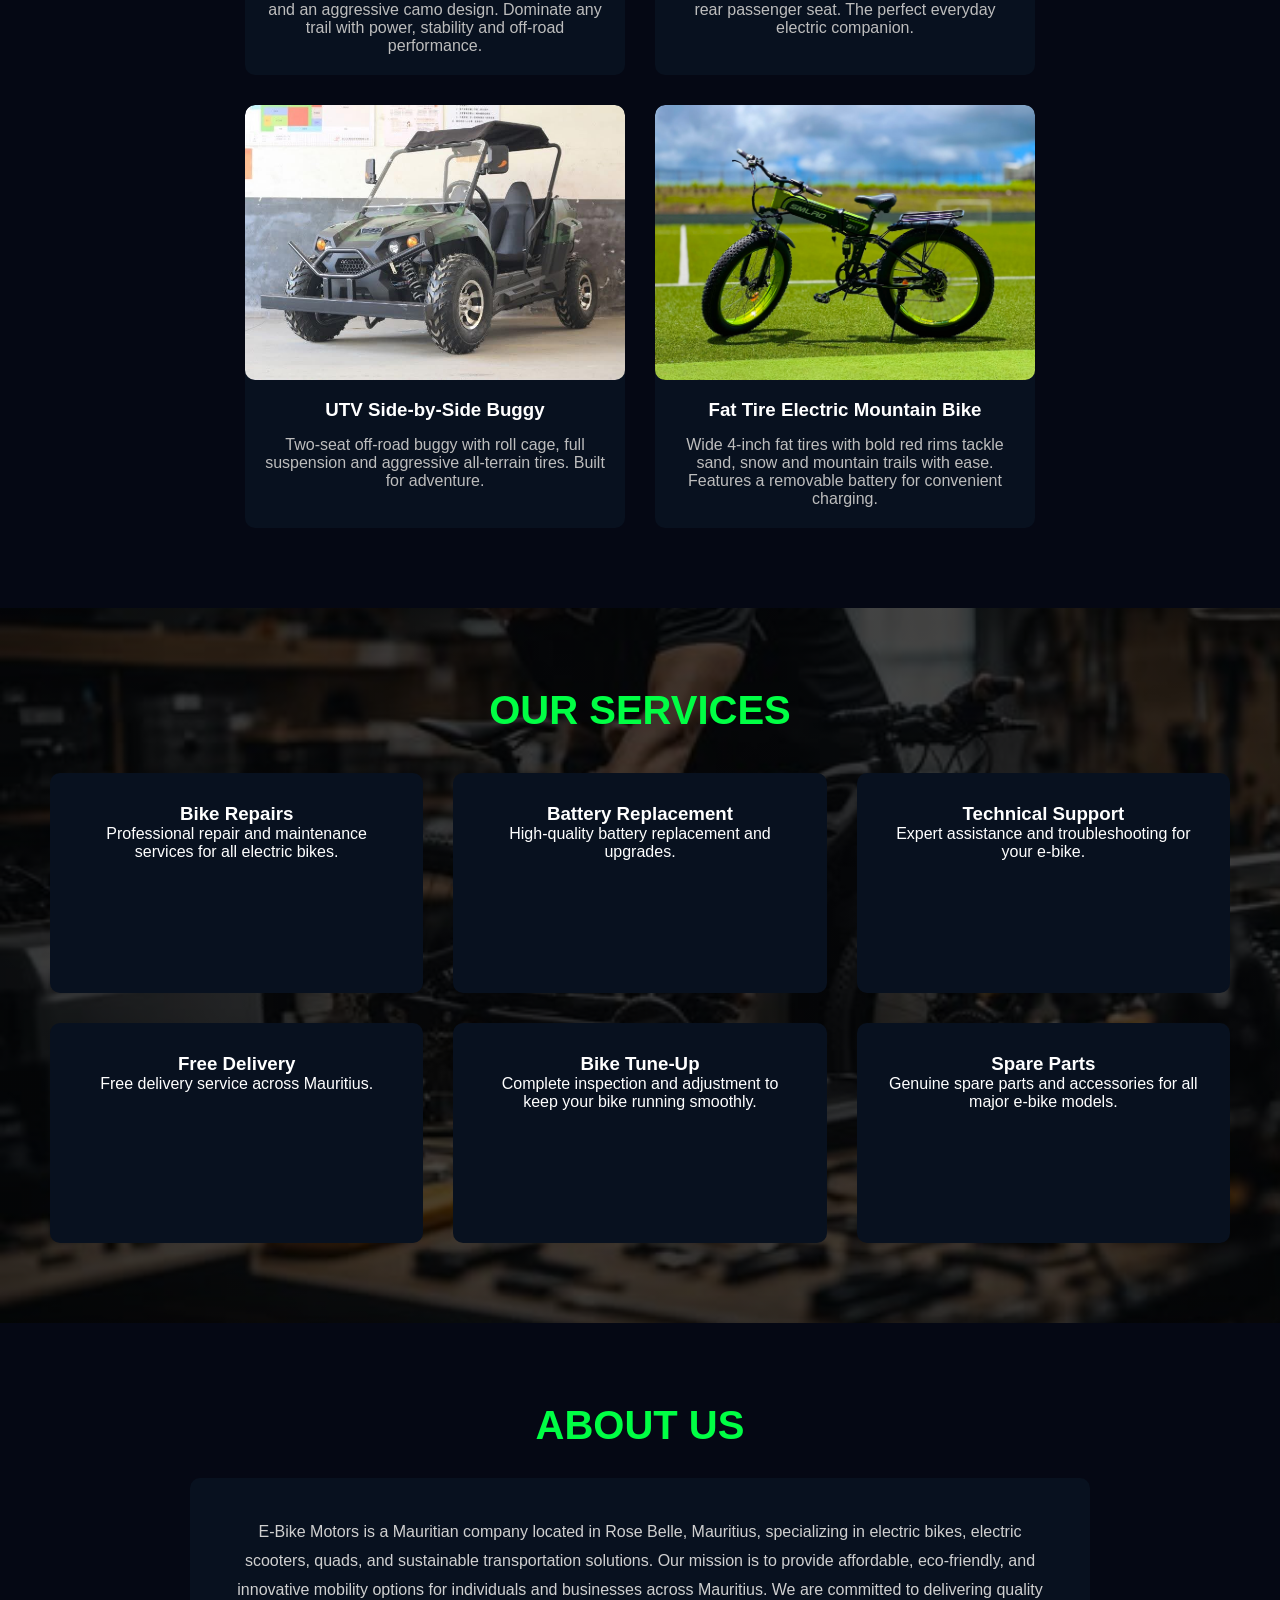
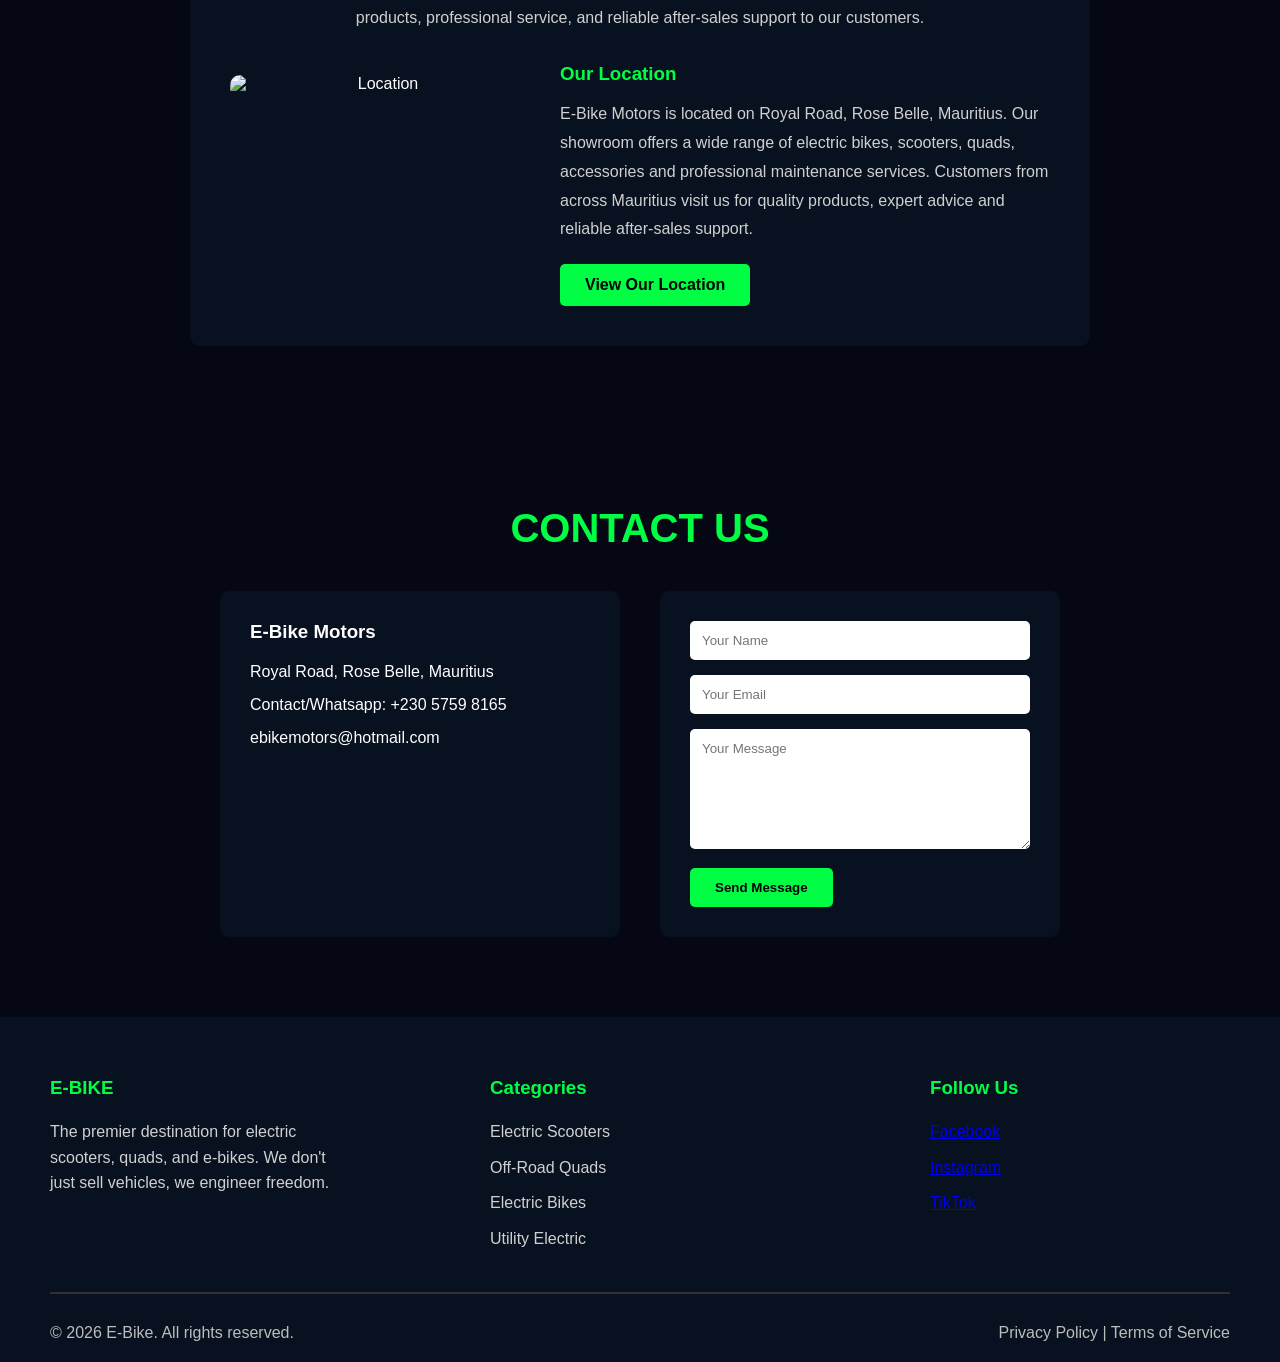
==== commit 889e0e99: "Update index.html" ====
--- a/index.html
+++ b/index.html
@@ -217,7 +217,7 @@
 
     <div class="about-content">
 
-        <p>
+       <p>
 E-Bike Motors is a Mauritian company located in Rose Belle, Mauritius,
 specializing in electric bikes, electric scooters, quads, and sustainable
 transportation solutions. Our mission is to provide affordable,
@@ -226,6 +226,35 @@
 professional service, and reliable after-sales support to our customers.
 </p>
 
+      <div class="location-section">
+
+    <img src="images/location.jpg" alt="Location" class="location-image">
+
+    <div class="location-text">
+
+        <h3>Our Location</h3>
+
+        <p>
+            E-Bike Motors is located on Royal Road, Rose Belle, Mauritius.
+            Our showroom offers a wide range of electric bikes, scooters,
+            quads, accessories and professional maintenance services.
+
+            Customers from across Mauritius visit us for quality products,
+            expert advice and reliable after-sales support.
+        </p>
+
+        <a href="https://maps.app.goo.gl/GVkJ8GKx583Jf2Lx9?g_st=iw"
+           target="_blank"
+           class="location-btn">
+           View Our Location
+        </a>
+
+    </div>
+
+</div>
+
+
+
     </div>
 
 </section>
@@ -268,8 +297,6 @@
 
 </section>
 
-
-</section>
 
 <footer>
 
@@ -315,7 +342,7 @@
 	<p>
 	
 	<a href="https://tiktok.com/@ebikerosebelle" target="
-        <i class="fab fa-tiktok"></i> TikTok
+        <i class="tiktok"></i> TikTok
 		</p>
 
     
--- a/style.css
+++ b/style.css
@@ -357,4 +357,45 @@
     margin-left:20px;
     font-size:18px;
     cursor:pointer;
-}+}
+
+
+.location-section{
+    display:flex;
+    align-items:center;
+    gap:30px;
+    margin-top:30px;
+    flex-wrap:wrap;
+}
+
+.location-image{
+    width:300px;
+    height:220px;
+    object-fit:cover;
+    border-radius:10px;
+}
+
+.location-text{
+    flex:1;
+    text-align:left;
+}
+
+.location-text h3{
+    color:#00ff44;
+    margin-bottom:15px;
+}
+
+.location-text p{
+    line-height:1.8;
+}
+
+.location-btn{
+    display:inline-block;
+    margin-top:20px;
+    background:#00ff44;
+    color:black;
+    padding:12px 25px;
+    text-decoration:none;
+    border-radius:5px;
+    font-weight:bold;
+}
